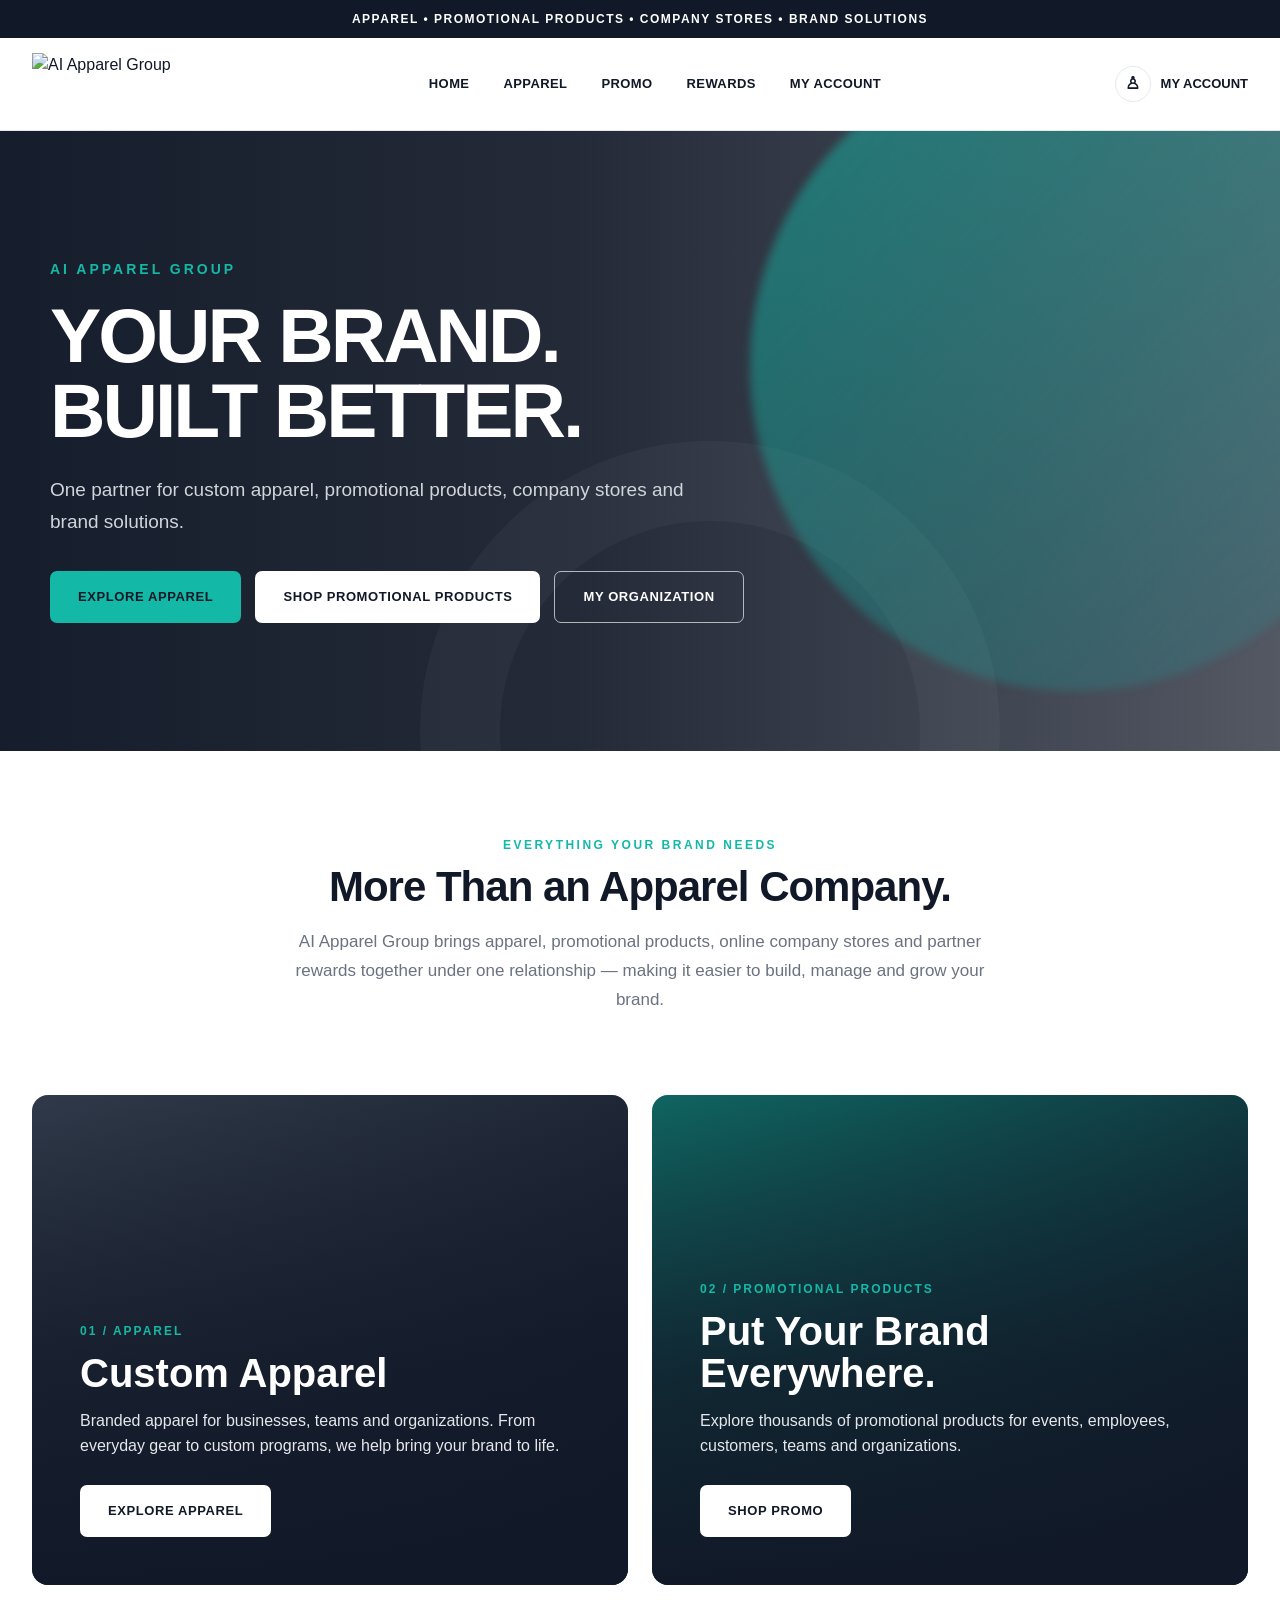
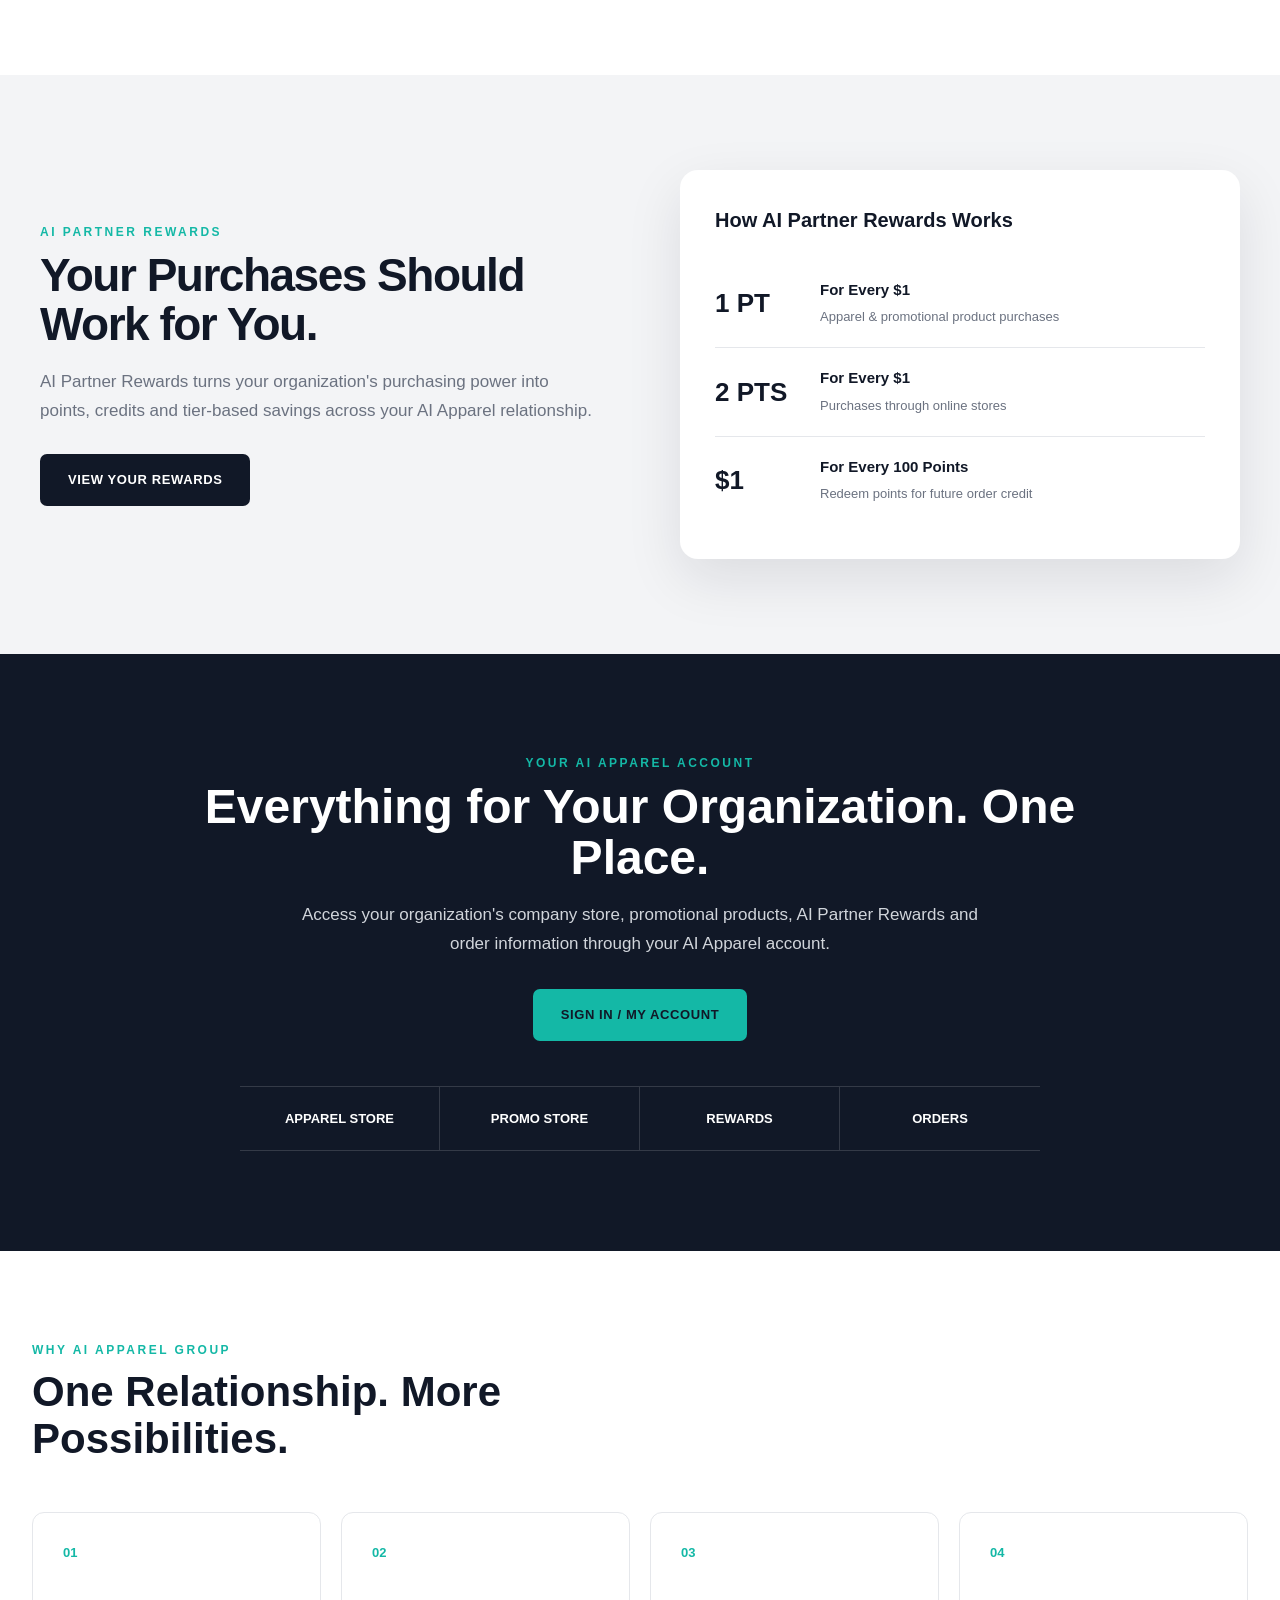
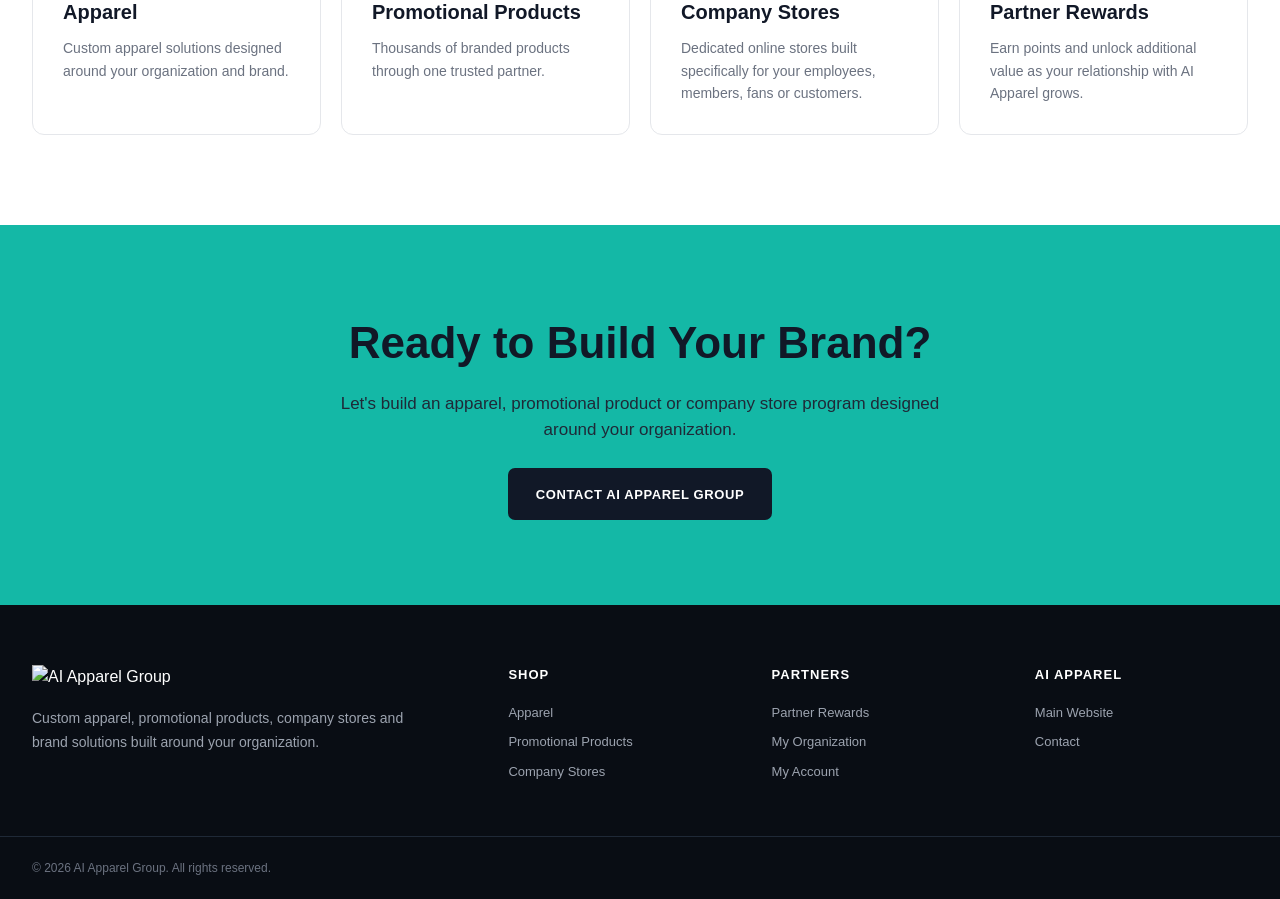
==== index.html @ 647374ab "Implement secure customer login modal Added a secure customer login modal with email verification fu" ====
<!DOCTYPE html>
<html lang="en">
<head>
  <meta charset="UTF-8">
  <meta name="viewport" content="width=device-width, initial-scale=1.0">

  <title>AI Apparel Group | Apparel, Promo & Brand Solutions</title>

  <meta
    name="description"
    content="AI Apparel Group provides custom apparel, promotional products, company stores and brand solutions for businesses, teams and organizations."
  >

  <style>
    /* =========================================================
       AI APPAREL GROUP
       HOMEPAGE - VERSION 1
       ========================================================= */

    * {
      margin: 0;
      padding: 0;
      box-sizing: border-box;
    }

    :root {
      --navy: #111827;
      --navy-light: #1f2937;
      --teal: #14b8a6;
      --cyan: #06b6d4;
      --light: #f3f4f6;
      --white: #ffffff;
      --text: #111827;
      --muted: #6b7280;
      --border: #e5e7eb;
      --max-width: 1400px;
    }

    html {
      scroll-behavior: smooth;
    }

    body {
      font-family:
        -apple-system,
        BlinkMacSystemFont,
        "Segoe UI",
        Roboto,
        Helvetica,
        Arial,
        sans-serif;

      color: var(--text);
      background: var(--white);
      line-height: 1.5;
    }

    a {
      color: inherit;
      text-decoration: none;
    }

    img {
      max-width: 100%;
    }


    /* =========================================================
       TOP BAR
       ========================================================= */

    .top-bar {
      background: var(--navy);
      color: var(--white);

      min-height: 38px;

      display: flex;
      align-items: center;
      justify-content: center;

      padding: 8px 20px;

      text-align: center;

      font-size: 12px;
      font-weight: 700;
      letter-spacing: 1.5px;
    }


    /* =========================================================
       HEADER
       ========================================================= */

    .site-header {
      position: sticky;
      top: 0;
      z-index: 1000;

      background: rgba(255, 255, 255, 0.97);
      border-bottom: 1px solid var(--border);
    }

    .header-inner {
      width: 100%;
      max-width: var(--max-width);
      height: 92px;

      margin: 0 auto;
      padding: 0 32px;

      display: grid;
      grid-template-columns: 250px 1fr 220px;
      align-items: center;
      gap: 20px;
    }


    /* LOGO */

    .brand-logo {
      display: flex;
      align-items: center;
      justify-content: flex-start;
    }

    .brand-logo img {
      display: block;
      width: auto;
      height: 62px;
      max-width: 225px;
      object-fit: contain;
    }


    /* NAVIGATION */

    .desktop-nav {
      display: flex;
      align-items: center;
      justify-content: center;
      gap: 34px;
    }

    .desktop-nav a {
      position: relative;

      padding: 35px 0;

      font-size: 13px;
      font-weight: 700;
      letter-spacing: 0.4px;
    }

    .desktop-nav a::after {
      content: "";

      position: absolute;
      left: 0;
      bottom: 26px;

      width: 0;
      height: 2px;

      background: var(--teal);

      transition: width 0.2s ease;
    }

    .desktop-nav a:hover::after {
      width: 100%;
    }


    /* ACCOUNT */

    .header-account {
      display: flex;
      align-items: center;
      justify-content: flex-end;
      gap: 10px;

      font-size: 13px;
      font-weight: 700;
    }

    .account-icon {
      width: 36px;
      height: 36px;

      border: 1px solid var(--border);
      border-radius: 50%;

      display: flex;
      align-items: center;
      justify-content: center;

      font-size: 17px;
    }

    .mobile-menu-button {
      display: none;

      background: none;
      border: 0;

      font-size: 27px;
      cursor: pointer;
    }


    /* =========================================================
       HERO
       ========================================================= */

    .hero {
      position: relative;

      min-height: 620px;

      display: flex;
      align-items: center;

      overflow: hidden;

      background:
        linear-gradient(
          90deg,
          rgba(17, 24, 39, 0.98) 0%,
          rgba(17, 24, 39, 0.92) 45%,
          rgba(17, 24, 39, 0.72) 100%
        );
    }

    /* Decorative graphic area.
       We can replace this with photography later. */

    .hero::after {
      content: "";

      position: absolute;

      width: 650px;
      height: 650px;

      right: -120px;
      top: -90px;

      border-radius: 50%;

      background:
        linear-gradient(
          135deg,
          rgba(20, 184, 166, 0.55),
          rgba(6, 182, 212, 0.08)
        );

      filter: blur(4px);
    }

    .hero::before {
      content: "";

      position: absolute;

      width: 420px;
      height: 420px;

      right: 280px;
      bottom: -270px;

      border-radius: 50%;

      border: 80px solid rgba(255, 255, 255, 0.035);
    }

    .hero-inner {
      position: relative;
      z-index: 2;

      width: 100%;
      max-width: var(--max-width);

      margin: 0 auto;
      padding: 90px 50px;
    }

    .hero-content {
      max-width: 790px;
    }

    .hero-eyebrow {
      margin-bottom: 18px;

      color: var(--teal);

      font-size: 14px;
      font-weight: 800;
      letter-spacing: 3px;
    }

    .hero h1 {
      color: var(--white);

      max-width: 800px;

      font-size: clamp(54px, 6vw, 88px);
      font-weight: 800;
      line-height: 0.98;
      letter-spacing: -3px;
    }

    .hero-description {
      max-width: 650px;

      margin-top: 26px;

      color: #d1d5db;

      font-size: 19px;
      line-height: 1.65;
    }

    .hero-buttons {
      display: flex;
      flex-wrap: wrap;
      gap: 14px;

      margin-top: 34px;
    }


    /* =========================================================
       BUTTONS
       ========================================================= */

    .button {
      min-height: 52px;

      padding: 0 28px;

      display: inline-flex;
      align-items: center;
      justify-content: center;

      border-radius: 7px;

      font-size: 13px;
      font-weight: 800;
      letter-spacing: 0.6px;

      transition:
        transform 0.2s ease,
        background 0.2s ease,
        color 0.2s ease;
    }

    .button:hover {
      transform: translateY(-2px);
    }

    .button-teal {
      background: var(--teal);
      color: var(--navy);
    }

    .button-white {
      background: var(--white);
      color: var(--navy);
    }

    .button-outline {
      border: 1px solid rgba(255, 255, 255, 0.65);
      color: var(--white);
    }

    .button-dark {
      background: var(--navy);
      color: var(--white);
    }


    /* =========================================================
       INTRO
       ========================================================= */

    .intro {
      max-width: 900px;

      margin: 0 auto;
      padding: 85px 30px 60px;

      text-align: center;
    }

    .section-label {
      margin-bottom: 10px;

      color: var(--teal);

      font-size: 12px;
      font-weight: 800;
      letter-spacing: 2.5px;
      text-transform: uppercase;
    }

    .intro h2 {
      font-size: 42px;
      line-height: 1.1;
      letter-spacing: -1px;
    }

    .intro p {
      max-width: 720px;

      margin: 18px auto 0;

      color: var(--muted);

      font-size: 17px;
      line-height: 1.7;
    }


    /* =========================================================
       APPAREL / PROMO
       ========================================================= */

    .solutions {
      width: 100%;
      max-width: var(--max-width);

      margin: 0 auto;
      padding: 20px 32px 90px;

      display: grid;
      grid-template-columns: 1fr 1fr;
      gap: 24px;
    }

    .solution-card {
      position: relative;

      min-height: 490px;

      padding: 48px;

      display: flex;
      flex-direction: column;
      justify-content: flex-end;

      border-radius: 16px;
      overflow: hidden;

      color: var(--white);
    }

    .solution-card::before {
      content: "";

      position: absolute;
      inset: 0;

      background:
        linear-gradient(
          0deg,
          rgba(17, 24, 39, 0.98) 0%,
          rgba(17, 24, 39, 0.75) 45%,
          rgba(17, 24, 39, 0.18) 100%
        );
    }

    .apparel-card {
      background:
        linear-gradient(135deg, #374151, #111827);
    }

    .promo-card {
      background:
        linear-gradient(135deg, #0f766e, #111827);
    }

    .solution-content {
      position: relative;
      z-index: 2;

      max-width: 520px;
    }

    .solution-number {
      margin-bottom: 12px;

      color: var(--teal);

      font-size: 12px;
      font-weight: 800;
      letter-spacing: 2px;
    }

    .solution-card h3 {
      margin-bottom: 14px;

      font-size: 40px;
      line-height: 1.05;
    }

    .solution-card p {
      margin-bottom: 26px;

      color: #e5e7eb;

      font-size: 16px;
      line-height: 1.6;
    }


    /* =========================================================
       REWARDS
       ========================================================= */

    .rewards-section {
      background: var(--light);

      padding: 95px 30px;
    }

    .rewards-inner {
      max-width: 1200px;

      margin: 0 auto;

      display: grid;
      grid-template-columns: 1fr 1fr;
      gap: 80px;
      align-items: center;
    }

    .rewards-copy h2 {
      margin-bottom: 20px;

      font-size: 46px;
      line-height: 1.05;
      letter-spacing: -1.5px;
    }

    .rewards-copy > p {
      margin-bottom: 28px;

      color: var(--muted);

      font-size: 17px;
      line-height: 1.7;
    }


    /* REWARDS EXPLAINER CARD */

    .rewards-card {
      padding: 35px;

      background: var(--white);

      border-radius: 18px;

      box-shadow:
        0 20px 55px rgba(17, 24, 39, 0.10);
    }

    .rewards-card-title {
      margin-bottom: 25px;

      font-size: 20px;
      font-weight: 800;
    }

    .reward-stat {
      display: grid;
      grid-template-columns: 85px 1fr;
      align-items: center;
      gap: 20px;

      padding: 19px 0;

      border-bottom: 1px solid var(--border);
    }

    .reward-stat:last-child {
      border-bottom: 0;
    }

    .reward-stat-number {
      color: var(--navy);

      font-size: 26px;
      font-weight: 800;
    }

    .reward-stat-text strong {
      display: block;

      margin-bottom: 3px;

      font-size: 15px;
    }

    .reward-stat-text span {
      color: var(--muted);

      font-size: 13px;
    }


    /* =========================================================
       COMPANY STORE / ACCOUNT
       ========================================================= */

    .organization-section {
      position: relative;

      padding: 100px 30px;

      overflow: hidden;

      background: var(--navy);
      color: var(--white);
    }

    .organization-inner {
      position: relative;
      z-index: 2;

      max-width: 900px;

      margin: 0 auto;

      text-align: center;
    }

    .organization-section .section-label {
      color: var(--teal);
    }

    .organization-inner h2 {
      margin-bottom: 18px;

      font-size: 48px;
      line-height: 1.05;
    }

    .organization-inner p {
      max-width: 700px;

      margin: 0 auto 30px;

      color: #d1d5db;

      font-size: 17px;
      line-height: 1.7;
    }

    .organization-features {
      max-width: 800px;

      margin: 45px auto 0;

      display: grid;
      grid-template-columns: repeat(4, 1fr);

      border-top: 1px solid rgba(255, 255, 255, 0.15);
      border-bottom: 1px solid rgba(255, 255, 255, 0.15);
    }

    .organization-feature {
      padding: 22px 10px;

      border-right: 1px solid rgba(255, 255, 255, 0.15);

      font-size: 13px;
      font-weight: 700;
    }

    .organization-feature:last-child {
      border-right: 0;
    }


    /* =========================================================
       WHY AI
       ========================================================= */

    .why-section {
      max-width: var(--max-width);

      margin: 0 auto;
      padding: 90px 32px;
    }

    .why-header {
      max-width: 700px;

      margin-bottom: 50px;
    }

    .why-header h2 {
      font-size: 42px;
      line-height: 1.1;
    }

    .why-grid {
      display: grid;
      grid-template-columns: repeat(4, 1fr);
      gap: 20px;
    }

    .why-card {
      min-height: 220px;

      padding: 30px;

      border: 1px solid var(--border);
      border-radius: 12px;
    }

    .why-number {
      margin-bottom: 35px;

      color: var(--teal);

      font-size: 13px;
      font-weight: 800;
    }

    .why-card h3 {
      margin-bottom: 10px;

      font-size: 20px;
    }

    .why-card p {
      color: var(--muted);

      font-size: 14px;
      line-height: 1.6;
    }


    /* =========================================================
       CTA
       ========================================================= */

    .cta {
      padding: 85px 30px;

      background: var(--teal);
    }

    .cta-inner {
      max-width: 1000px;

      margin: 0 auto;

      text-align: center;
    }

    .cta h2 {
      margin-bottom: 15px;

      color: var(--navy);

      font-size: 44px;
    }

    .cta p {
      max-width: 650px;

      margin: 0 auto 26px;

      color: var(--navy-light);

      font-size: 17px;
    }


    /* =========================================================
       FOOTER
       ========================================================= */

    .footer {
      background: #090d14;
      color: var(--white);
    }

    .footer-main {
      max-width: var(--max-width);

      margin: 0 auto;
      padding: 60px 32px 45px;

      display: grid;
      grid-template-columns: 2fr 1fr 1fr 1fr;
      gap: 50px;
    }

    .footer-logo {
      width: auto;
      height: 65px;
      max-width: 220px;

      object-fit: contain;

      margin-bottom: 18px;
    }

    .footer-about p {
      max-width: 390px;

      color: #9ca3af;

      font-size: 14px;
      line-height: 1.7;
    }

    .footer-column h4 {
      margin-bottom: 18px;

      font-size: 13px;
      letter-spacing: 1px;
    }

    .footer-column a {
      display: block;

      margin-bottom: 10px;

      color: #9ca3af;

      font-size: 13px;
    }

    .footer-column a:hover {
      color: var(--white);
    }

    .footer-bottom {
      max-width: var(--max-width);

      margin: 0 auto;
      padding: 22px 32px;

      border-top: 1px solid #1f2937;

      color: #6b7280;

      font-size: 12px;
    }


    /* =========================================================
       TABLET
       ========================================================= */

    @media (max-width: 1050px) {

      .header-inner {
        grid-template-columns: 220px 1fr;
      }

      .desktop-nav {
        display: none;
      }

      .header-account {
        justify-self: end;
      }

      .mobile-menu-button {
        display: block;
      }

      .solutions {
        grid-template-columns: 1fr;
      }

      .rewards-inner {
        grid-template-columns: 1fr;
        gap: 45px;
      }

      .why-grid {
        grid-template-columns: repeat(2, 1fr);
      }

      .footer-main {
        grid-template-columns: 2fr 1fr 1fr;
      }
    }


    /* =========================================================
       MOBILE
       ========================================================= */

    @media (max-width: 700px) {

      .top-bar {
        min-height: 34px;

        font-size: 9px;
        letter-spacing: 0.8px;
      }

      .header-inner {
        height: 76px;

        padding: 0 18px;

        grid-template-columns: 1fr auto;
      }

      .brand-logo img {
        height: 50px;
        max-width: 185px;
      }

      .account-text {
        display: none;
      }

      .hero {
        min-height: 570px;
      }

      .hero-inner {
        padding: 70px 23px;
      }

      .hero h1 {
        font-size: 52px;
        letter-spacing: -2px;
      }

      .hero-description {
        font-size: 16px;
      }

      .hero-buttons {
        flex-direction: column;
        align-items: stretch;
      }

      .button {
        width: 100%;
      }

      .intro {
        padding: 65px 22px 40px;
      }

      .intro h2 {
        font-size: 34px;
      }

      .solutions {
        padding: 15px 18px 65px;
      }

      .solution-card {
        min-height: 410px;
        padding: 30px 25px;
      }

      .solution-card h3 {
        font-size: 34px;
      }

      .rewards-section {
        padding: 65px 20px;
      }

      .rewards-copy h2 {
        font-size: 38px;
      }

      .reward-stat {
        grid-template-columns: 70px 1fr;
      }

      .organization-section {
        padding: 70px 22px;
      }

      .organization-inner h2 {
        font-size: 38px;
      }

      .organization-features {
        grid-template-columns: repeat(2, 1fr);
      }

      .organization-feature:nth-child(2) {
        border-right: 0;
      }

      .organization-feature:nth-child(-n+2) {
        border-bottom: 1px solid rgba(255,255,255,0.15);
      }

      .why-section {
        padding: 65px 18px;
      }

      .why-header h2 {
        font-size: 34px;
      }

      .why-grid {
        grid-template-columns: 1fr;
      }

      .cta {
        padding: 65px 22px;
      }

      .cta h2 {
        font-size: 36px;
      }

      .footer-main {
        padding: 50px 22px;

        grid-template-columns: 1fr;
      }

      .footer-bottom {
        padding: 20px 22px;
      }
    }


    /* =========================================================
       SECURE CUSTOMER LOGIN
       ========================================================= */
    .login-modal {
      position: fixed;
      inset: 0;
      z-index: 5000;
      display: none;
      align-items: center;
      justify-content: center;
      padding: 24px;
      background: rgba(9, 13, 20, 0.78);
      backdrop-filter: blur(6px);
    }
    .login-modal.show { display: flex; }
    .login-card {
      width: min(100%, 470px);
      position: relative;
      padding: 38px;
      background: var(--white);
      border-radius: 18px;
      box-shadow: 0 30px 90px rgba(0,0,0,.28);
    }
    .login-close {
      position: absolute;
      top: 15px;
      right: 17px;
      border: 0;
      background: transparent;
      color: var(--muted);
      font-size: 25px;
      cursor: pointer;
    }
    .login-kicker {
      margin-bottom: 8px;
      color: var(--teal);
      font-size: 11px;
      font-weight: 800;
      letter-spacing: 2px;
    }
    .login-card h2 {
      margin-bottom: 10px;
      color: var(--navy);
      font-size: 30px;
      line-height: 1.1;
    }
    .login-card p {
      margin-bottom: 22px;
      color: var(--muted);
      font-size: 14px;
      line-height: 1.6;
    }
    .login-field {
      width: 100%;
      height: 52px;
      margin-bottom: 12px;
      padding: 0 15px;
      border: 1px solid var(--border);
      border-radius: 8px;
      outline: none;
      font-size: 16px;
    }
    .login-field:focus { border-color: var(--teal); }
    .login-action {
      width: 100%;
      min-height: 52px;
      border: 0;
      border-radius: 8px;
      background: var(--navy);
      color: var(--white);
      font-size: 13px;
      font-weight: 800;
      letter-spacing: .5px;
      cursor: pointer;
    }
    .login-action:disabled { opacity: .6; cursor: wait; }
    .login-secondary {
      width: 100%;
      margin-top: 13px;
      border: 0;
      background: transparent;
      color: var(--muted);
      font-size: 12px;
      font-weight: 700;
      cursor: pointer;
    }
    .login-message {
      min-height: 20px;
      margin-top: 14px;
      color: #b42318;
      font-size: 13px;
      font-weight: 700;
    }
    .login-code-note {
      margin: -3px 0 13px;
      color: var(--muted);
      font-size: 12px;
    }

  </style>
  <script src="https://cdn.jsdelivr.net/npm/@supabase/supabase-js@2"></script>
</head>


<body>


  <!-- =======================================================
       TOP BAR
       ======================================================= -->

  <div class="top-bar">
    APPAREL • PROMOTIONAL PRODUCTS • COMPANY STORES • BRAND SOLUTIONS
  </div>


  <!-- =======================================================
       HEADER
       ======================================================= -->

  <header class="site-header">

    <div class="header-inner">


      <!-- OFFICIAL AI APPAREL GROUP LOGO -->

      <a
        href="./"
        class="brand-logo"
        aria-label="AI Apparel Group Home"
      >

        <img
          src="https://cdn.shopify.com/s/files/1/0633/8556/7419/files/ai-nal.png?v=1723312110"
          alt="AI Apparel Group"
        >

      </a>


      <!-- DESKTOP NAVIGATION -->

      <nav class="desktop-nav">

        <a href="./">
          HOME
        </a>

        <a href="#apparel">
          APPAREL
        </a>

        <a
          href="https://promo.aiapparelgroup.com/"
          target="_blank"
          rel="noopener"
        >
          PROMO
        </a>

        <a href="#rewards">
          REWARDS
        </a>

        <a href="./organization.html" class="account-login-link">
          MY ACCOUNT
        </a>

      </nav>


      <!-- ACCOUNT -->

      <div class="header-account">

        <a
          href="./organization.html"
          class="header-account account-login-link"
        >

          <div class="account-icon">
            ♙
          </div>

          <span class="account-text">
            MY ACCOUNT
          </span>

        </a>

        <button
          class="mobile-menu-button"
          aria-label="Open menu"
        >
          ☰
        </button>

      </div>

    </div>

  </header>


  <!-- =======================================================
       HERO
       ======================================================= -->

  <main>

    <section class="hero">

      <div class="hero-inner">

        <div class="hero-content">

          <div class="hero-eyebrow">
            AI APPAREL GROUP
          </div>

          <h1>
            YOUR BRAND.<br>
            BUILT BETTER.
          </h1>

          <p class="hero-description">
            One partner for custom apparel, promotional products,
            company stores and brand solutions.
          </p>

          <div class="hero-buttons">

            <a
              href="#apparel"
              class="button button-teal"
            >
              EXPLORE APPAREL
            </a>

            <a
              href="https://promo.aiapparelgroup.com/"
              target="_blank"
              rel="noopener"
              class="button button-white"
            >
              SHOP PROMOTIONAL PRODUCTS
            </a>

            <a
              href="./organization.html"
              class="button button-outline account-login-link"
            >
              MY ORGANIZATION
            </a>

          </div>

        </div>

      </div>

    </section>


    <!-- =====================================================
         INTRODUCTION
         ===================================================== -->

    <section class="intro">

      <div class="section-label">
        EVERYTHING YOUR BRAND NEEDS
      </div>

      <h2>
        More Than an Apparel Company.
      </h2>

      <p>
        AI Apparel Group brings apparel, promotional products,
        online company stores and partner rewards together under
        one relationship — making it easier to build, manage and
        grow your brand.
      </p>

    </section>


    <!-- =====================================================
         APPAREL + PROMOTIONAL PRODUCTS
         ===================================================== -->

    <section
      class="solutions"
      id="apparel"
    >


      <!-- APPAREL -->

      <article class="solution-card apparel-card">

        <div class="solution-content">

          <div class="solution-number">
            01 / APPAREL
          </div>

          <h3>
            Custom Apparel
          </h3>

          <p>
            Branded apparel for businesses, teams and organizations.
            From everyday gear to custom programs, we help bring your
            brand to life.
          </p>

          <div>

            <a
              href="#"
              class="button button-white"
            >
              EXPLORE APPAREL
            </a>

          </div>

        </div>

      </article>


      <!-- PROMOTIONAL PRODUCTS -->

      <article class="solution-card promo-card">

        <div class="solution-content">

          <div class="solution-number">
            02 / PROMOTIONAL PRODUCTS
          </div>

          <h3>
            Put Your Brand Everywhere.
          </h3>

          <p>
            Explore thousands of promotional products for events,
            employees, customers, teams and organizations.
          </p>

          <div>

            <a
              href="https://promo.aiapparelgroup.com/"
              target="_blank"
              rel="noopener"
              class="button button-white"
            >
              SHOP PROMO
            </a>

          </div>

        </div>

      </article>

    </section>


    <!-- =====================================================
         PARTNER REWARDS
         ===================================================== -->

    <section
      class="rewards-section"
      id="rewards"
    >

      <div class="rewards-inner">


        <!-- LEFT -->

        <div class="rewards-copy">

          <div class="section-label">
            AI PARTNER REWARDS
          </div>

          <h2>
            Your Purchases Should Work for You.
          </h2>

          <p>
            AI Partner Rewards turns your organization's purchasing
            power into points, credits and tier-based savings across
            your AI Apparel relationship.
          </p>

          <a
            href="./organization.html"
            class="button button-dark account-login-link"
          >
            VIEW YOUR REWARDS
          </a>

        </div>


        <!-- RIGHT -->

        <div class="rewards-card">

          <div class="rewards-card-title">
            How AI Partner Rewards Works
          </div>


          <div class="reward-stat">

            <div class="reward-stat-number">
              1 PT
            </div>

            <div class="reward-stat-text">

              <strong>
                For Every $1
              </strong>

              <span>
                Apparel & promotional product purchases
              </span>

            </div>

          </div>


          <div class="reward-stat">

            <div class="reward-stat-number">
              2 PTS
            </div>

            <div class="reward-stat-text">

              <strong>
                For Every $1
              </strong>

              <span>
                Purchases through online stores
              </span>

            </div>

          </div>


          <div class="reward-stat">

            <div class="reward-stat-number">
              $1
            </div>

            <div class="reward-stat-text">

              <strong>
                For Every 100 Points
              </strong>

              <span>
                Redeem points for future order credit
              </span>

            </div>

          </div>

        </div>

      </div>

    </section>


    <!-- =====================================================
         ORGANIZATION ACCOUNT
         ===================================================== -->

    <section
      class="organization-section"
      id="account"
    >

      <div class="organization-inner">

        <div class="section-label">
          YOUR AI APPAREL ACCOUNT
        </div>

        <h2>
          Everything for Your Organization.
          One Place.
        </h2>

        <p>
          Access your organization's company store, promotional
          products, AI Partner Rewards and order information through
          your AI Apparel account.
        </p>

        <a
          href="./organization.html"
          class="button button-teal account-login-link"
        >
          SIGN IN / MY ACCOUNT
        </a>


        <div class="organization-features">

          <div class="organization-feature">
            APPAREL STORE
          </div>

          <div class="organization-feature">
            PROMO STORE
          </div>

          <div class="organization-feature">
            REWARDS
          </div>

          <div class="organization-feature">
            ORDERS
          </div>

        </div>

      </div>

    </section>


    <!-- =====================================================
         WHY AI APPAREL
         ===================================================== -->

    <section class="why-section">

      <div class="why-header">

        <div class="section-label">
          WHY AI APPAREL GROUP
        </div>

        <h2>
          One Relationship.
          More Possibilities.
        </h2>

      </div>


      <div class="why-grid">


        <div class="why-card">

          <div class="why-number">
            01
          </div>

          <h3>
            Apparel
          </h3>

          <p>
            Custom apparel solutions designed around your
            organization and brand.
          </p>

        </div>


        <div class="why-card">

          <div class="why-number">
            02
          </div>

          <h3>
            Promotional Products
          </h3>

          <p>
            Thousands of branded products through one
            trusted partner.
          </p>

        </div>


        <div class="why-card">

          <div class="why-number">
            03
          </div>

          <h3>
            Company Stores
          </h3>

          <p>
            Dedicated online stores built specifically for
            your employees, members, fans or customers.
          </p>

        </div>


        <div class="why-card">

          <div class="why-number">
            04
          </div>

          <h3>
            Partner Rewards
          </h3>

          <p>
            Earn points and unlock additional value as your
            relationship with AI Apparel grows.
          </p>

        </div>


      </div>

    </section>


    <!-- =====================================================
         CALL TO ACTION
         ===================================================== -->

    <section class="cta">

      <div class="cta-inner">

        <h2>
          Ready to Build Your Brand?
        </h2>

        <p>
          Let's build an apparel, promotional product or
          company store program designed around your organization.
        </p>

        <a
          href="https://www.aiapparelgroup.com/pages/contact"
          class="button button-dark"
        >
          CONTACT AI APPAREL GROUP
        </a>

      </div>

    </section>

  </main>


  <!-- =======================================================
       FOOTER
       ======================================================= -->

  <footer class="footer">

    <div class="footer-main">


      <!-- ABOUT -->

      <div class="footer-about">

        <img
          class="footer-logo"
          src="https://cdn.shopify.com/s/files/1/0633/8556/7419/files/ai-nal.png?v=1723312110"
          alt="AI Apparel Group"
        >

        <p>
          Custom apparel, promotional products, company stores
          and brand solutions built around your organization.
        </p>

      </div>


      <!-- SHOP -->

      <div class="footer-column">

        <h4>
          SHOP
        </h4>

        <a href="#apparel">
          Apparel
        </a>

        <a
          href="https://promo.aiapparelgroup.com/"
          target="_blank"
          rel="noopener"
        >
          Promotional Products
        </a>

        <a href="#account">
          Company Stores
        </a>

      </div>


      <!-- PARTNERS -->

      <div class="footer-column">

        <h4>
          PARTNERS
        </h4>

        <a href="#rewards">
          Partner Rewards
        </a>

        <a href="#account">
          My Organization
        </a>

        <a href="#account">
          My Account
        </a>

      </div>


      <!-- COMPANY -->

      <div class="footer-column">

        <h4>
          AI APPAREL
        </h4>

        <a
          href="https://www.aiapparelgroup.com/"
        >
          Main Website
        </a>

        <a
          href="https://www.aiapparelgroup.com/pages/contact"
        >
          Contact
        </a>

      </div>

    </div>


    <div class="footer-bottom">

      © <span id="currentYear"></span>
      AI Apparel Group. All rights reserved.

    </div>

  </footer>



  <div class="login-modal" id="customerLoginModal" aria-hidden="true">
    <div class="login-card" role="dialog" aria-modal="true" aria-labelledby="customerLoginTitle">
      <button class="login-close" id="customerLoginClose" type="button" aria-label="Close">×</button>
      <div class="login-kicker">AI APPAREL GROUP</div>
      <h2 id="customerLoginTitle">My Organization</h2>
      <p id="customerLoginIntro">Sign in with the email address assigned to your organization.</p>

      <div id="customerEmailStep">
        <input class="login-field" id="customerLoginEmail" type="email" autocomplete="email" placeholder="Email address">
        <button class="login-action" id="customerSendCode" type="button">SEND SECURE SIGN-IN CODE</button>
      </div>

      <div id="customerCodeStep" style="display:none;">
        <input class="login-field" id="customerLoginCode" type="text" inputmode="numeric" autocomplete="one-time-code" maxlength="8" pattern="[0-9]{8}" placeholder="00000000">
        <div class="login-code-note">Enter the newest 8-digit code sent to your email.</div>
        <button class="login-action" id="customerVerifyCode" type="button">SIGN IN</button>
        <button class="login-secondary" id="customerDifferentEmail" type="button">USE A DIFFERENT EMAIL</button>
      </div>

      <div class="login-message" id="customerLoginMessage" aria-live="polite"></div>
    </div>
  </div>


  <!-- =======================================================
       JAVASCRIPT
       ======================================================= -->

  <script>

    /*
     * Automatically update copyright year.
     */

    document.getElementById("currentYear").textContent =
      new Date().getFullYear();


    /*
     * Secure customer account login.
     * Supabase identifies the signed-in user; organization.html
     * authorizes membership and loads the correct organization.
     */
    const SUPABASE_URL = "https://qpavspvpdebtbbffdcmo.supabase.co";
    const SUPABASE_PUBLISHABLE_KEY = "sb_publishable_NoP_3R4R1WeoM7tivVJPAA_i4flKD1b";
    const supabaseClient = window.supabase.createClient(
      SUPABASE_URL,
      SUPABASE_PUBLISHABLE_KEY
    );

    const loginModal = document.getElementById("customerLoginModal");
    const emailStep = document.getElementById("customerEmailStep");
    const codeStep = document.getElementById("customerCodeStep");
    const loginEmail = document.getElementById("customerLoginEmail");
    const loginCode = document.getElementById("customerLoginCode");
    const sendCodeButton = document.getElementById("customerSendCode");
    const verifyCodeButton = document.getElementById("customerVerifyCode");
    const differentEmailButton = document.getElementById("customerDifferentEmail");
    const loginMessage = document.getElementById("customerLoginMessage");
    let pendingLoginEmail = "";

    function showLogin() {
      loginMessage.textContent = "";
      loginModal.classList.add("show");
      loginModal.setAttribute("aria-hidden", "false");
      setTimeout(() => loginEmail.focus(), 50);
    }

    function hideLogin() {
      loginModal.classList.remove("show");
      loginModal.setAttribute("aria-hidden", "true");
    }

    async function goToOrganizationIfSignedIn() {
      const { data } = await supabaseClient.auth.getSession();
      if (data && data.session && data.session.access_token) {
        window.location.assign("./organization.html");
        return true;
      }
      return false;
    }

    document.querySelectorAll(".account-login-link").forEach(link => {
      link.addEventListener("click", async event => {
        event.preventDefault();
        const signedIn = await goToOrganizationIfSignedIn();
        if (!signedIn) showLogin();
      });
    });

    document.getElementById("customerLoginClose").addEventListener("click", hideLogin);
    loginModal.addEventListener("click", event => {
      if (event.target === loginModal) hideLogin();
    });

    sendCodeButton.addEventListener("click", async () => {
      const email = loginEmail.value.trim().toLowerCase();
      loginMessage.textContent = "";
      if (!email || !email.includes("@")) {
        loginMessage.textContent = "Enter a valid email address.";
        return;
      }

      sendCodeButton.disabled = true;
      sendCodeButton.textContent = "SENDING CODE...";

      const { error } = await supabaseClient.auth.signInWithOtp({
        email,
        options: { shouldCreateUser: false }
      });

      sendCodeButton.disabled = false;
      sendCodeButton.textContent = "SEND SECURE SIGN-IN CODE";

      if (error) {
        if ((error.message || "").toLowerCase().includes("security purposes")) {
          loginMessage.textContent = "Please wait about one minute before requesting another code.";
        } else {
          loginMessage.textContent = error.message || "We could not send a sign-in code.";
        }
        return;
      }

      pendingLoginEmail = email;
      emailStep.style.display = "none";
      codeStep.style.display = "block";
      loginMessage.style.color = "#0f766e";
      loginMessage.textContent = "Code sent. Check your email and enter the newest code.";
      loginCode.focus();
    });

    verifyCodeButton.addEventListener("click", async () => {
      const token = loginCode.value.replace(/\D/g, "");
      loginMessage.style.color = "#b42318";
      loginMessage.textContent = "";

      if (!pendingLoginEmail) {
        loginMessage.textContent = "Enter your email address again.";
        emailStep.style.display = "block";
        codeStep.style.display = "none";
        return;
      }
      if (token.length !== 8) {
        loginMessage.textContent = "Enter the complete 8-digit sign-in code.";
        return;
      }

      verifyCodeButton.disabled = true;
      verifyCodeButton.textContent = "SIGNING IN...";

      const { data, error } = await supabaseClient.auth.verifyOtp({
        email: pendingLoginEmail,
        token,
        type: "email"
      });

      if (error || !data || !data.session) {
        verifyCodeButton.disabled = false;
        verifyCodeButton.textContent = "SIGN IN";
        const msg = (error && error.message ? error.message : "").toLowerCase();
        if (msg.includes("expired") || msg.includes("invalid")) {
          loginMessage.textContent = "That code is expired or invalid. Use the newest code, or request a new one.";
        } else {
          loginMessage.textContent = (error && error.message) || "We could not sign you in.";
        }
        return;
      }

      window.location.assign("./organization.html");
    });

    differentEmailButton.addEventListener("click", () => {
      pendingLoginEmail = "";
      loginCode.value = "";
      loginMessage.textContent = "";
      loginMessage.style.color = "#b42318";
      codeStep.style.display = "none";
      emailStep.style.display = "block";
      loginEmail.focus();
    });

    loginCode.addEventListener("keydown", event => {
      if (event.key === "Enter") verifyCodeButton.click();
    });
    loginEmail.addEventListener("keydown", event => {
      if (event.key === "Enter") sendCodeButton.click();
    });

  </script>


</body>
</html>
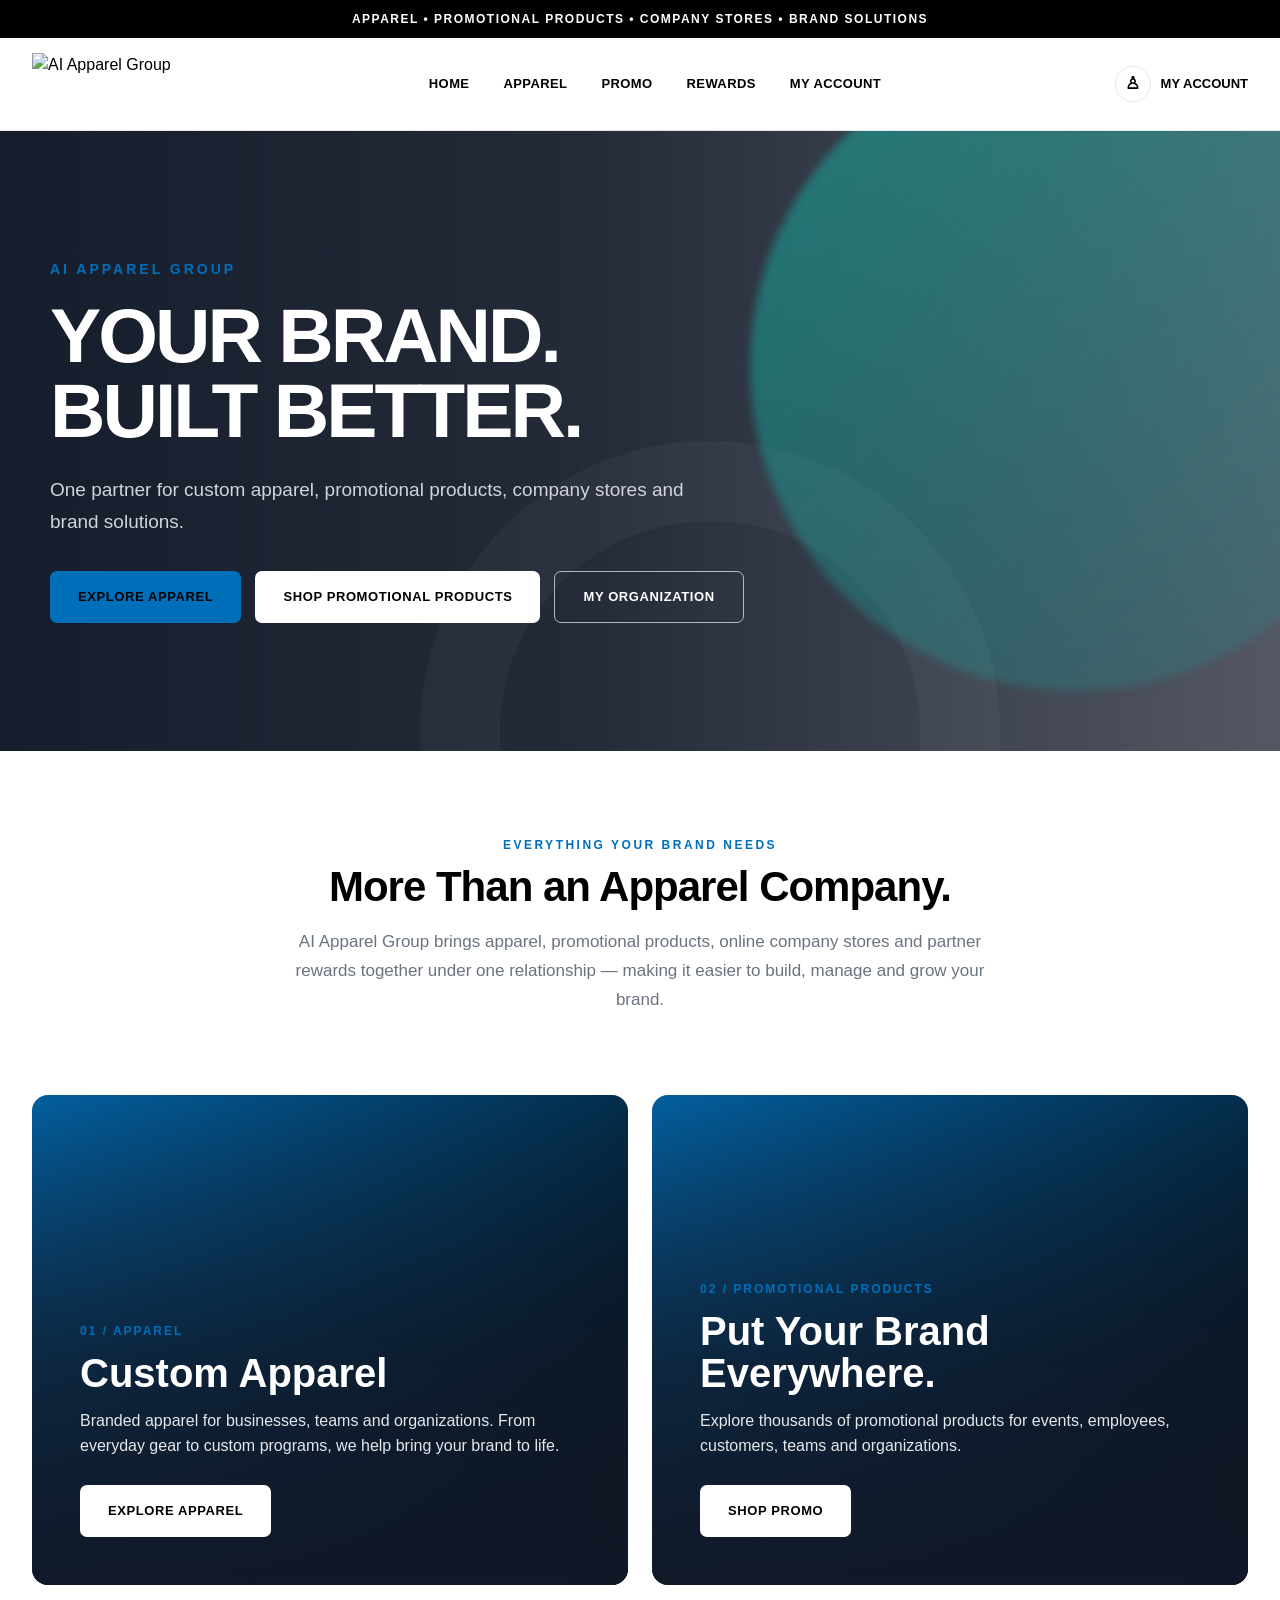
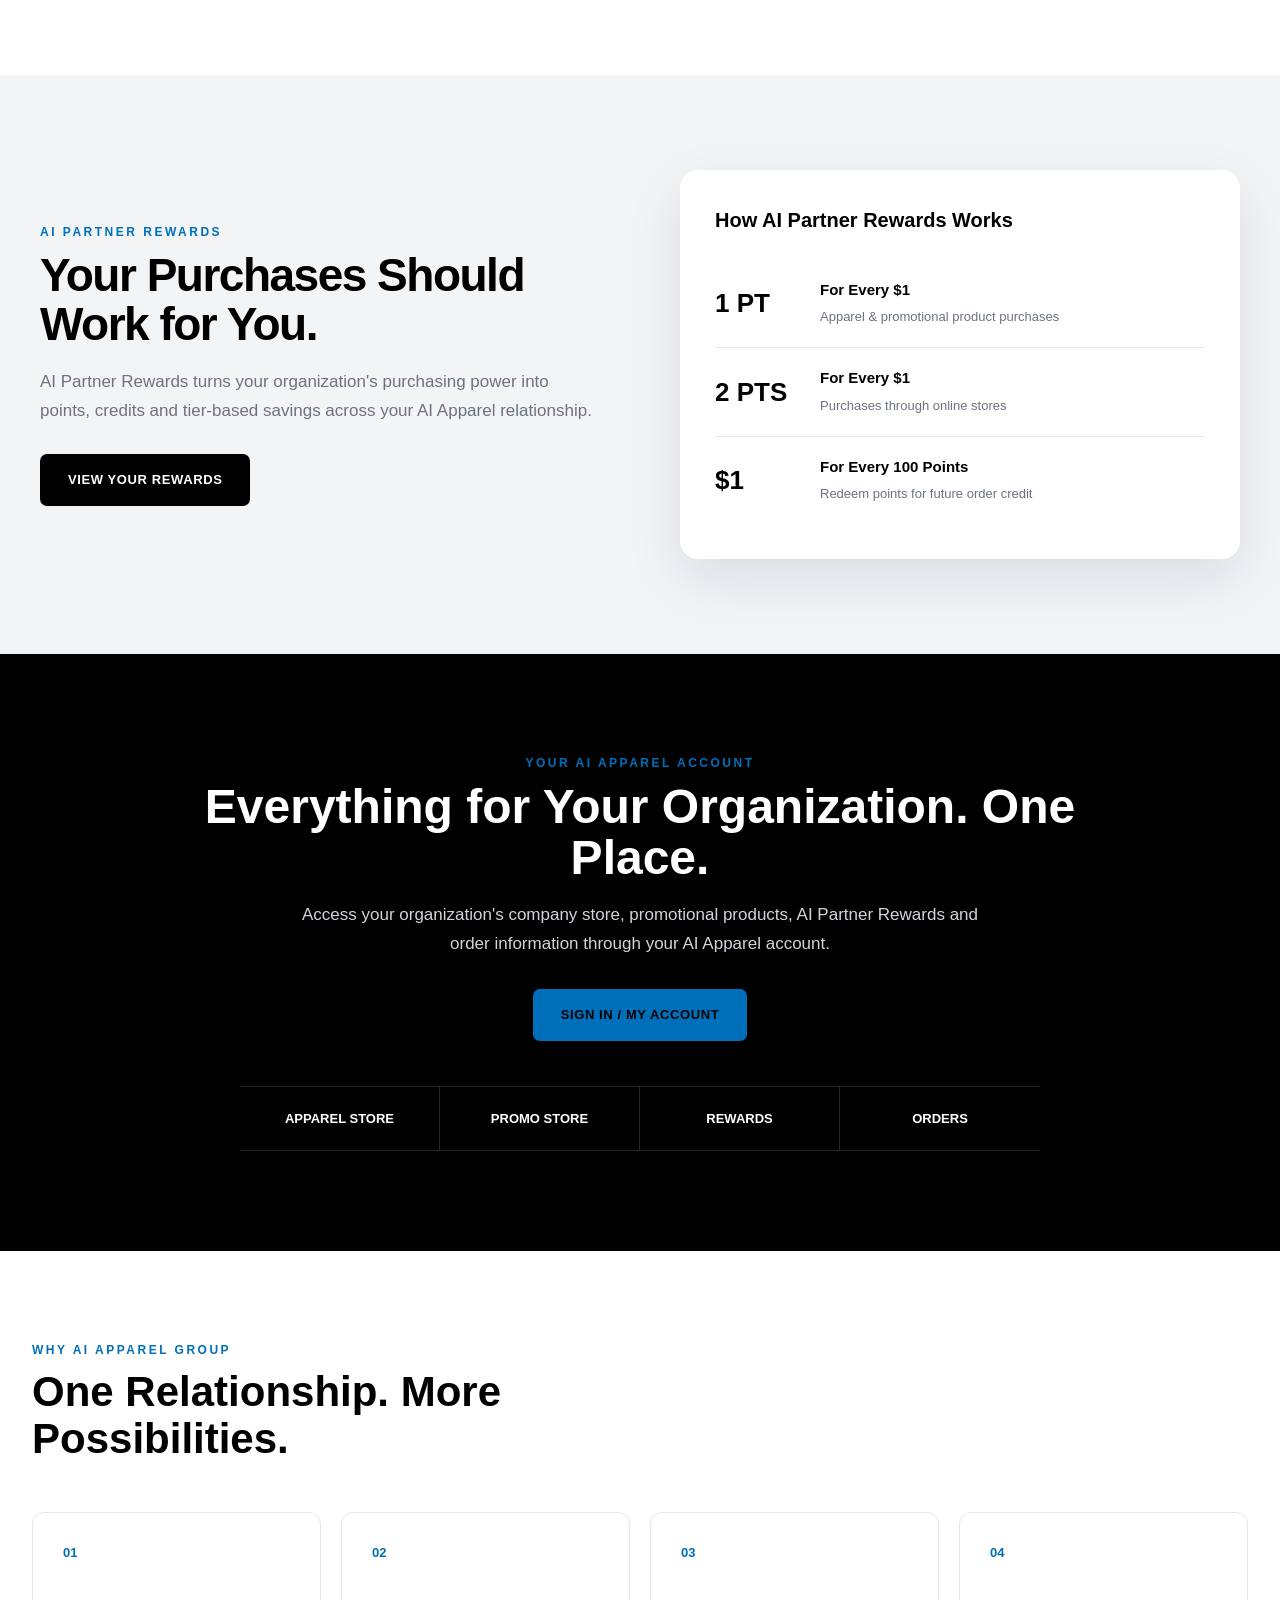
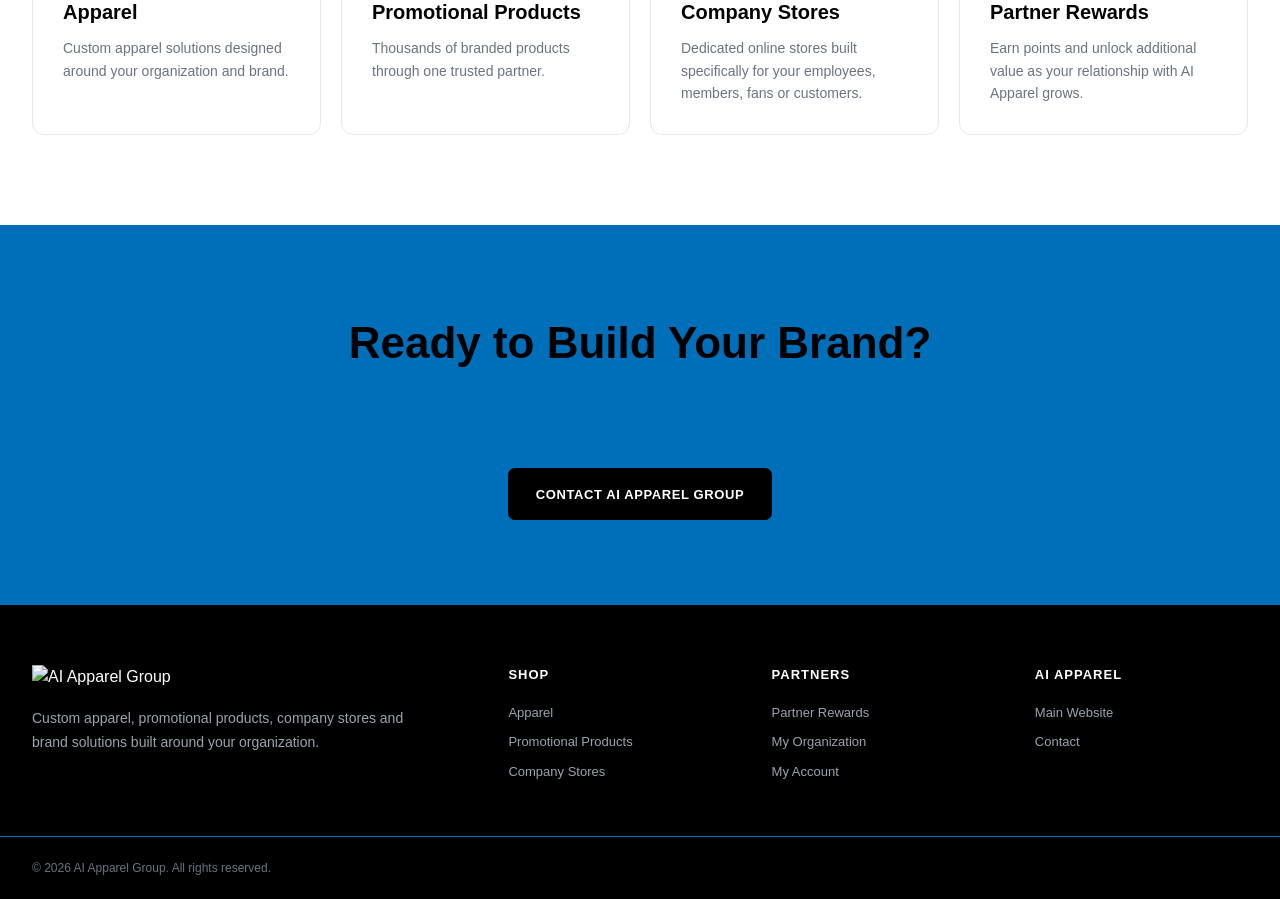
==== commit 110f2909: "Update color variables and gradients in index.html" ====
--- a/index.html
+++ b/index.html
@@ -24,13 +24,13 @@
     }
 
     :root {
-      --navy: #111827;
-      --navy-light: #1f2937;
-      --teal: #14b8a6;
-      --cyan: #06b6d4;
+      --navy: #000000;
+      --navy-light: #006FBA;
+      --teal: #006FBA;
+      --cyan: #FF06EB;
       --light: #f3f4f6;
       --white: #ffffff;
-      --text: #111827;
+      --text: #000000;
       --muted: #6b7280;
       --border: #e5e7eb;
       --max-width: 1400px;
@@ -473,12 +473,12 @@
 
     .apparel-card {
       background:
-        linear-gradient(135deg, #374151, #111827);
+        linear-gradient(135deg, #006FBA, #000000);
     }
 
     .promo-card {
       background:
-        linear-gradient(135deg, #0f766e, #111827);
+        linear-gradient(135deg, #006FBA, #000000);
     }
 
     .solution-content {
@@ -787,7 +787,7 @@
        ========================================================= */
 
     .footer {
-      background: #090d14;
+      background: #000000;
       color: var(--white);
     }
 
@@ -848,7 +848,7 @@
       margin: 0 auto;
       padding: 22px 32px;
 
-      border-top: 1px solid #1f2937;
+      border-top: 1px solid #006FBA;
 
       color: #6b7280;
 
@@ -1959,7 +1959,7 @@
       pendingLoginEmail = email;
       emailStep.style.display = "none";
       codeStep.style.display = "block";
-      loginMessage.style.color = "#0f766e";
+      loginMessage.style.color = "#006FBA";
       loginMessage.textContent = "Code sent. Check your email and enter the newest code.";
       loginCode.focus();
     });
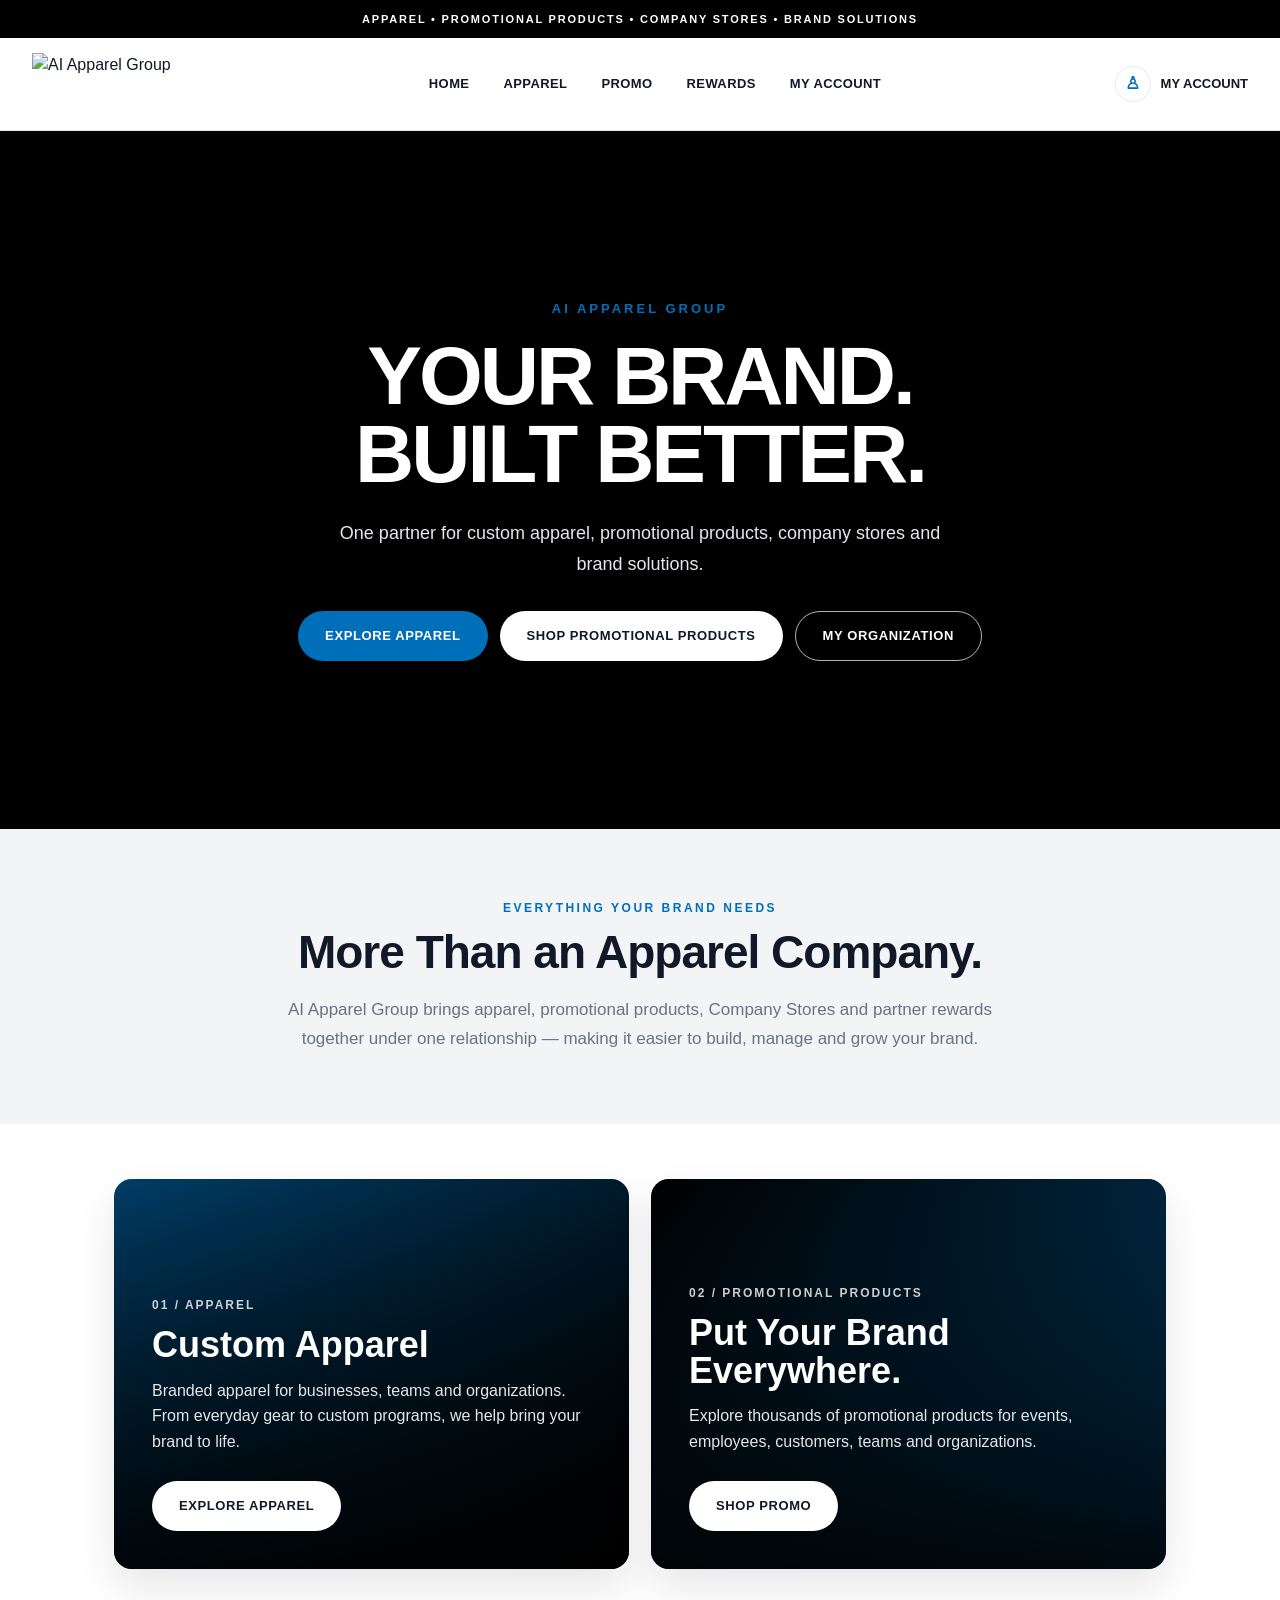
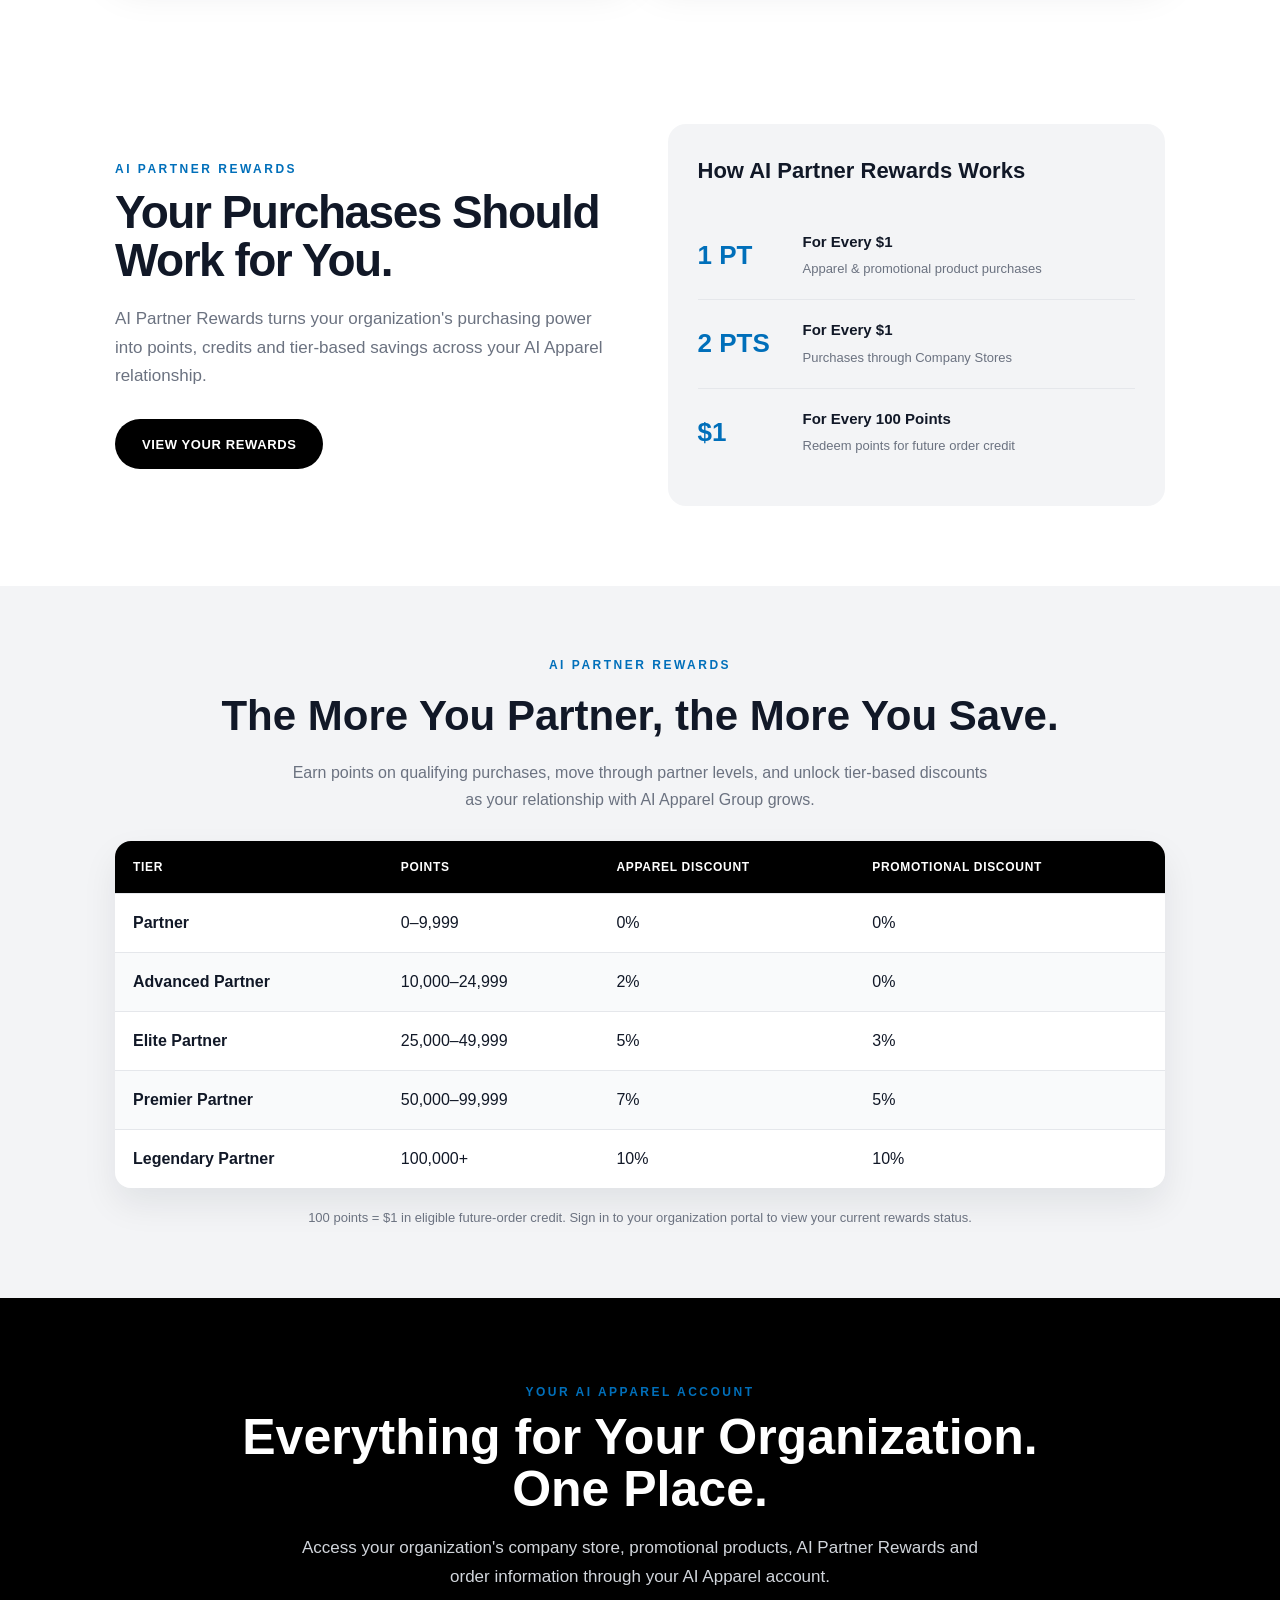
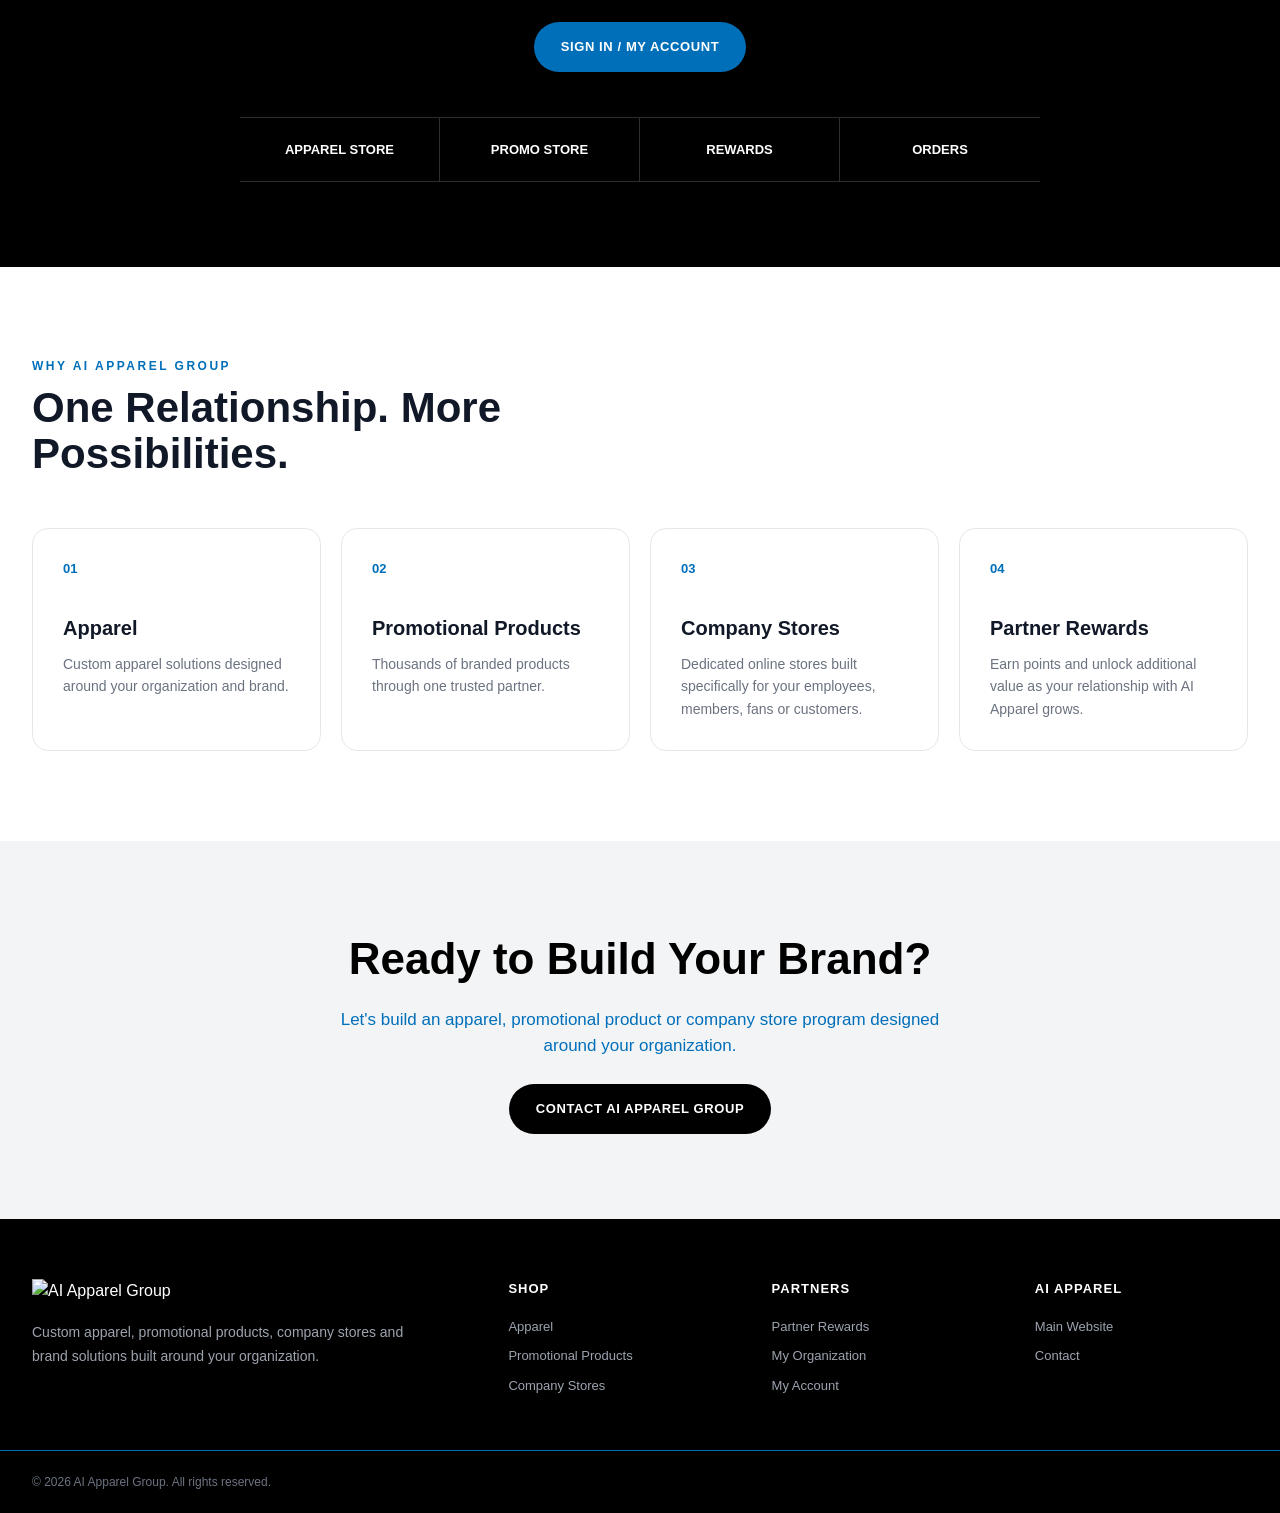
==== commit ba875334: "Revise content and styles for AI Partner Rewards Updated text and styles for AI Apparel Portal." ====
--- a/index.html
+++ b/index.html
@@ -1139,6 +1139,71 @@
 
   </style>
   <script src="https://cdn.jsdelivr.net/npm/@supabase/supabase-js@2"></script>
+
+<style id="ai-partners-portal-refresh">
+/* AI Apparel Portal refresh — based on the approved AI Partner Rewards design language */
+:root{--ai-blue:#006FBA;--ai-pink:#FF06EB;--ai-black:#000;--ai-white:#fff;--ai-soft:#F3F4F6;--ai-muted:#6B7280;}
+body{background:var(--ai-white);color:#111827;}
+.top-bar{background:var(--ai-black);font-size:11px;letter-spacing:1.8px;}
+.site-header{box-shadow:none;background:#fff;}
+.desktop-nav a::after{background:var(--ai-blue);height:3px;}
+.header-account .account-icon{color:var(--ai-blue);}
+.hero{min-height:560px;background:var(--ai-black);padding:78px 24px;}
+.hero::before,.hero::after{display:none!important;}
+.hero-inner{max-width:1000px;margin:0 auto;text-align:center;display:block;}
+.hero-content{max-width:800px;margin:0 auto;}
+.hero-eyebrow{color:var(--ai-blue);font-size:13px;letter-spacing:3px;margin-bottom:18px;}
+.hero h1{font-size:clamp(48px,7vw,82px);line-height:.96;letter-spacing:-3px;color:#fff;}
+.hero-description{max-width:650px;margin:24px auto 0;color:#e5e7eb;font-size:18px;line-height:1.7;}
+.hero-buttons{justify-content:center;gap:12px;margin-top:32px;}
+.button{border-radius:999px;min-height:50px;padding:0 27px;}
+.button-teal{background:var(--ai-blue);color:#fff;}
+.button-teal:hover{background:#005b99;}
+.button-outline{border:1px solid rgba(255,255,255,.7);color:#fff;}
+.button-white{color:#111827;background:#fff;}
+.button-dark{background:#000;color:#fff;}
+.intro{max-width:none;padding:70px 24px;background:var(--ai-soft);}
+.intro h2{font-size:clamp(32px,4vw,46px);}
+.intro p{max-width:760px;}
+.section-label{color:var(--ai-blue);}
+.solutions{max-width:1100px;padding:55px 24px 75px;gap:22px;}
+.solution-card{min-height:390px;padding:38px;border-radius:18px;box-shadow:0 18px 40px rgba(15,23,42,.10);}
+.solution-card::before{background:linear-gradient(0deg,rgba(0,0,0,.92),rgba(0,0,0,.45));}
+.apparel-card{background:linear-gradient(135deg,#006FBA,#000);}
+.promo-card{background:linear-gradient(135deg,#000,#006FBA);}
+.solution-number{color:#fff;opacity:.8;}
+.solution-card h3{font-size:36px;}
+.rewards-section{background:#fff;padding:80px 24px;}
+.rewards-inner{max-width:1050px;gap:55px;}
+.rewards-copy h2{font-size:clamp(34px,4vw,46px);}
+.rewards-card{background:var(--ai-soft);box-shadow:none;border-radius:18px;padding:30px;}
+.rewards-card-title{font-size:22px;}
+.reward-stat-number{color:var(--ai-blue);}
+.ai-tier-overview{padding:70px 24px;background:var(--ai-soft);}
+.ai-tier-wrap{max-width:1050px;margin:0 auto;}
+.ai-tier-wrap h2{text-align:center;font-size:clamp(32px,4vw,42px);margin-bottom:12px;}
+.ai-tier-intro{text-align:center;max-width:700px;margin:0 auto 28px;color:var(--ai-muted);font-size:16px;line-height:1.7;}
+.ai-tier-table-wrap{overflow-x:auto;border-radius:16px;box-shadow:0 16px 35px rgba(15,23,42,.08);}
+.ai-tier-table{width:100%;border-collapse:collapse;background:#fff;min-width:700px;}
+.ai-tier-table thead{background:#000;color:#fff;}
+.ai-tier-table th,.ai-tier-table td{padding:17px 18px;text-align:left;border-bottom:1px solid #e5e7eb;}
+.ai-tier-table th{font-size:12px;letter-spacing:.7px;text-transform:uppercase;}
+.ai-tier-table td:first-child{font-weight:800;}
+.ai-tier-table tbody tr:nth-child(even){background:#F9FAFB;}
+.ai-tier-table tbody tr:last-child td{border-bottom:0;}
+.ai-tier-note{text-align:center;margin-top:20px;color:var(--ai-muted);font-size:13px;}
+.organization-section{background:#000;padding:85px 24px;}
+.organization-inner{max-width:850px;}
+.organization-inner h2{font-size:clamp(36px,5vw,50px);}
+.organization-features{border-color:rgba(255,255,255,.18);}
+.organization-feature{border-color:rgba(255,255,255,.18);}
+.why-section{background:#fff;}
+.why-card{border-radius:16px;}
+.why-number{color:var(--ai-blue)!important;}
+.cta{background:var(--ai-soft);}
+.customer-login-card{border-radius:18px!important;}
+@media(max-width:760px){.hero{min-height:auto;padding:60px 20px}.hero h1{letter-spacing:-2px}.hero-buttons{flex-direction:column;align-items:stretch}.hero-buttons .button{width:100%}.solutions{grid-template-columns:1fr}.solution-card{min-height:330px}.rewards-inner{grid-template-columns:1fr;gap:35px}.organization-features{grid-template-columns:1fr 1fr}.desktop-nav{display:none}}
+</style>
 </head>
 
 
@@ -1319,7 +1384,7 @@
 
       <p>
         AI Apparel Group brings apparel, promotional products,
-        online company stores and partner rewards together under
+        Company Stores and partner rewards together under
         one relationship — making it easier to build, manage and
         grow your brand.
       </p>
@@ -1495,7 +1560,7 @@
               </strong>
 
               <span>
-                Purchases through online stores
+                Purchases through Company Stores
               </span>
 
             </div>
@@ -1529,6 +1594,30 @@
 
     </section>
 
+
+    <!-- =====================================================
+         AI PARTNER REWARDS TIERS
+         ===================================================== -->
+    <section class="ai-tier-overview" aria-labelledby="partner-tier-title">
+      <div class="ai-tier-wrap">
+        <div class="section-label" style="text-align:center;">AI PARTNER REWARDS</div>
+        <h2 id="partner-tier-title">The More You Partner, the More You Save.</h2>
+        <p class="ai-tier-intro">Earn points on qualifying purchases, move through partner levels, and unlock tier-based discounts as your relationship with AI Apparel Group grows.</p>
+        <div class="ai-tier-table-wrap">
+          <table class="ai-tier-table">
+            <thead><tr><th>Tier</th><th>Points</th><th>Apparel Discount</th><th>Promotional Discount</th></tr></thead>
+            <tbody>
+              <tr><td>Partner</td><td>0–9,999</td><td>0%</td><td>0%</td></tr>
+              <tr><td>Advanced Partner</td><td>10,000–24,999</td><td>2%</td><td>0%</td></tr>
+              <tr><td>Elite Partner</td><td>25,000–49,999</td><td>5%</td><td>3%</td></tr>
+              <tr><td>Premier Partner</td><td>50,000–99,999</td><td>7%</td><td>5%</td></tr>
+              <tr><td>Legendary Partner</td><td>100,000+</td><td>10%</td><td>10%</td></tr>
+            </tbody>
+          </table>
+        </div>
+        <p class="ai-tier-note">100 points = $1 in eligible future-order credit. Sign in to your organization portal to view your current rewards status.</p>
+      </div>
+    </section>
 
     <!-- =====================================================
          ORGANIZATION ACCOUNT
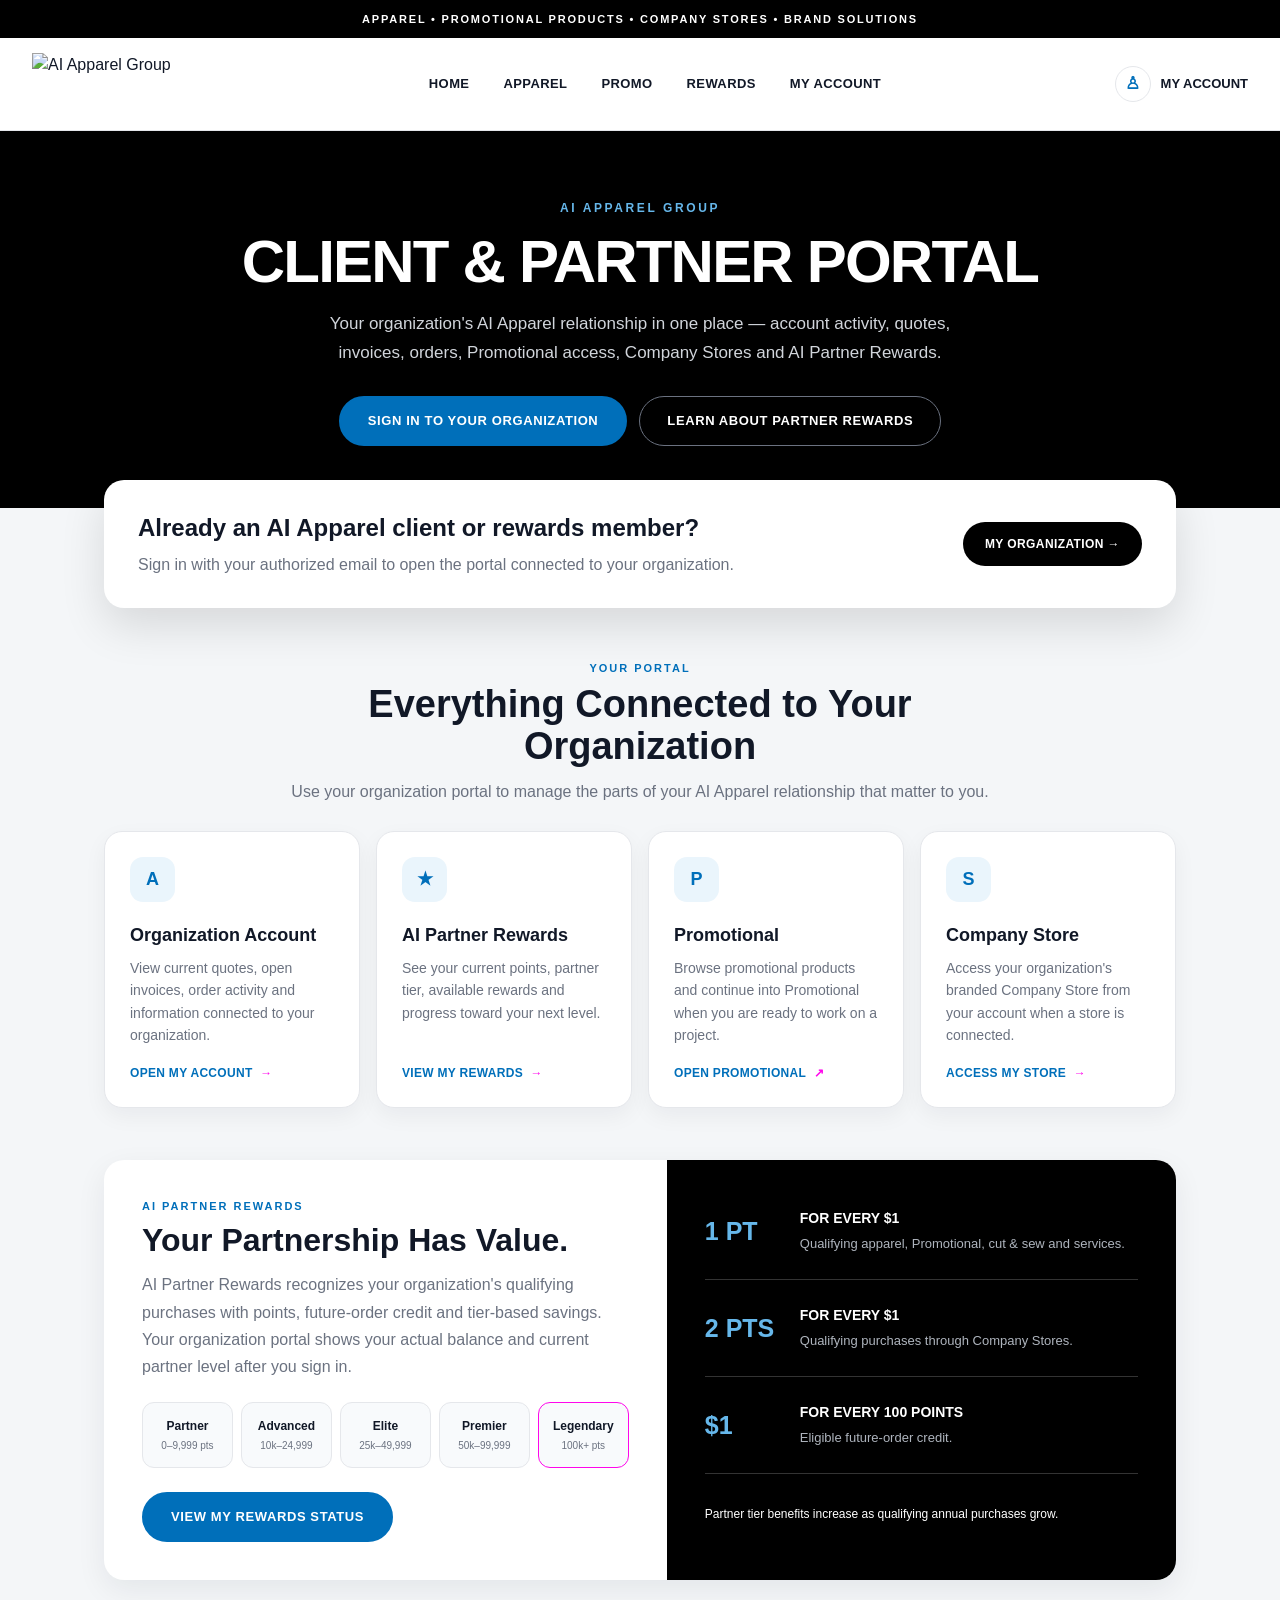
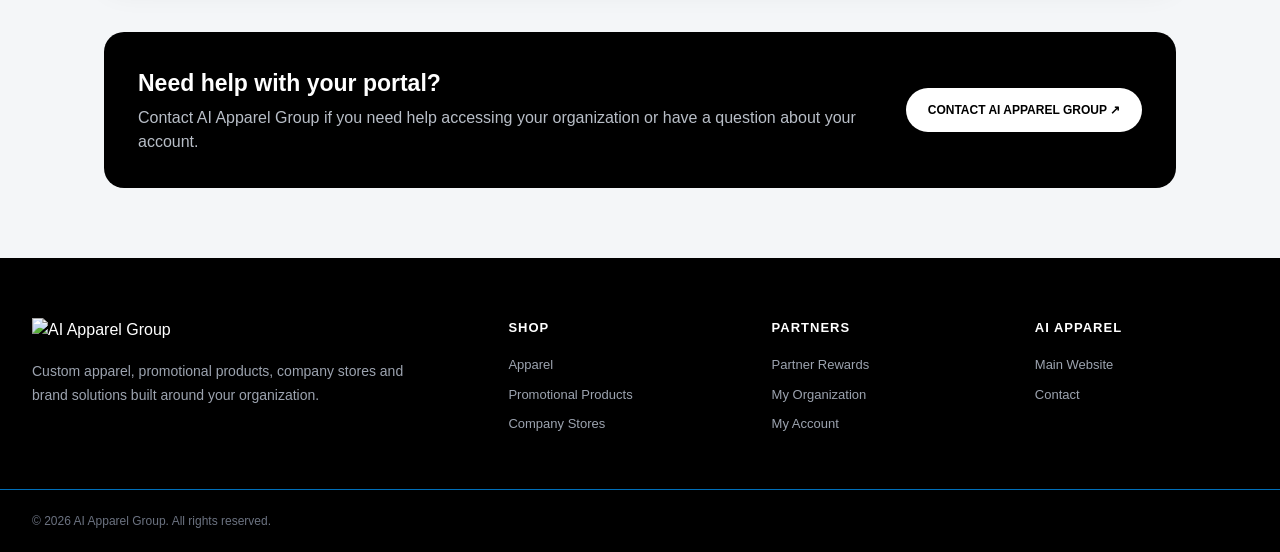
==== commit b947dfa7: "Update index.html" ====
--- a/index.html
+++ b/index.html
@@ -4,11 +4,11 @@
   <meta charset="UTF-8">
   <meta name="viewport" content="width=device-width, initial-scale=1.0">
 
-  <title>AI Apparel Group | Apparel, Promo & Brand Solutions</title>
+  <title>AI Apparel Group | Client & Partner Portal</title>
 
   <meta
     name="description"
-    content="AI Apparel Group provides custom apparel, promotional products, company stores and brand solutions for businesses, teams and organizations."
+    content="AI Apparel Group Client & Partner Portal for organization accounts, quotes, invoices, orders, promotional products, company stores and AI Partner Rewards."
   >
 
   <style>
@@ -1204,6 +1204,33 @@
 .customer-login-card{border-radius:18px!important;}
 @media(max-width:760px){.hero{min-height:auto;padding:60px 20px}.hero h1{letter-spacing:-2px}.hero-buttons{flex-direction:column;align-items:stretch}.hero-buttons .button{width:100%}.solutions{grid-template-columns:1fr}.solution-card{min-height:330px}.rewards-inner{grid-template-columns:1fr;gap:35px}.organization-features{grid-template-columns:1fr 1fr}.desktop-nav{display:none}}
 </style>
+
+<style id="portal-first-refresh">
+/* Portal-first layout: client/rewards gateway, not a marketing homepage */
+.portal-shell{background:#f4f6f8;min-height:calc(100vh - 130px);padding-bottom:70px}
+.portal-hero{background:#000;color:#fff;padding:68px 24px 62px;text-align:center}
+.portal-hero-inner{max-width:900px;margin:0 auto}
+.portal-kicker{font-size:12px;font-weight:800;letter-spacing:2.6px;color:#66b7ea;margin-bottom:14px}
+.portal-hero h1{font-size:clamp(38px,5vw,60px);line-height:1.02;letter-spacing:-1.8px;margin:0 0 18px}
+.portal-hero p{max-width:670px;margin:0 auto;color:#d1d5db;font-size:17px;line-height:1.7}
+.portal-primary-actions{display:flex;justify-content:center;gap:12px;flex-wrap:wrap;margin-top:28px}
+.portal-primary-actions .button{min-width:220px}
+.portal-login-btn{background:#006FBA;color:#fff;border:2px solid #006FBA}
+.portal-login-btn:hover{background:#005b99;border-color:#005b99}
+.portal-rewards-btn{background:transparent;color:#fff;border:1px solid #6b7280}
+.portal-rewards-btn:hover{border-color:#FF06EB}
+.portal-content{max-width:1120px;margin:-28px auto 0;padding:0 24px;position:relative;z-index:2}
+.portal-welcome-card{background:#fff;border-radius:20px;box-shadow:0 18px 45px rgba(0,0,0,.12);padding:30px 34px;display:flex;align-items:center;justify-content:space-between;gap:25px}
+.portal-welcome-card h2{font-size:24px;margin:0 0 6px}.portal-welcome-card p{color:#6b7280;margin:0;line-height:1.6}
+.portal-mini-login{white-space:nowrap;background:#000;color:#fff;border-radius:999px;padding:13px 22px;font-size:12px;font-weight:800;letter-spacing:.4px}
+.portal-section{padding-top:52px}.portal-section-head{text-align:center;max-width:720px;margin:0 auto 26px}.portal-section-label{color:#006FBA;font-size:11px;font-weight:900;letter-spacing:2px;text-transform:uppercase;margin-bottom:8px}.portal-section-head h2{font-size:clamp(28px,3.4vw,38px);line-height:1.1;margin:0 0 10px}.portal-section-head p{color:#6b7280;line-height:1.7;margin:0}
+.portal-grid{display:grid;grid-template-columns:repeat(4,1fr);gap:16px}.portal-card{background:#fff;border:1px solid #e5e7eb;border-radius:18px;padding:25px;min-height:230px;display:flex;flex-direction:column;box-shadow:0 8px 22px rgba(15,23,42,.05);transition:transform .18s ease,box-shadow .18s ease,border-color .18s ease}.portal-card:hover{transform:translateY(-3px);box-shadow:0 14px 30px rgba(15,23,42,.09);border-color:#b7d9ef}.portal-card-icon{width:45px;height:45px;border-radius:13px;background:#eaf5fc;color:#006FBA;display:flex;align-items:center;justify-content:center;font-weight:900;font-size:18px;margin-bottom:20px}.portal-card h3{font-size:18px;margin:0 0 8px}.portal-card p{color:#6b7280;font-size:14px;line-height:1.6;margin:0 0 18px}.portal-card-link{margin-top:auto;color:#006FBA;font-size:12px;font-weight:900;letter-spacing:.3px}.portal-card-link span{color:#FF06EB;margin-left:4px}
+.portal-rewards-panel{background:#fff;border-radius:20px;overflow:hidden;display:grid;grid-template-columns:1.05fr .95fr;box-shadow:0 10px 30px rgba(15,23,42,.07)}.portal-rewards-copy{padding:38px}.portal-rewards-copy h2{font-size:32px;line-height:1.08;margin:8px 0 14px}.portal-rewards-copy p{color:#6b7280;line-height:1.7}.portal-rewards-points{background:#000;color:#fff;padding:38px;display:grid;gap:15px}.portal-reward-row{display:grid;grid-template-columns:80px 1fr;gap:15px;align-items:center;padding-bottom:15px;border-bottom:1px solid #333}.portal-reward-row:last-child{border-bottom:0;padding-bottom:0}.portal-reward-number{font-size:25px;font-weight:900;color:#66b7ea}.portal-reward-row strong{display:block;font-size:14px;margin-bottom:2px}.portal-reward-row span{color:#aeb4bd;font-size:13px}.portal-rewards-note{font-size:12px!important;margin-top:16px!important}
+.portal-tier-strip{display:grid;grid-template-columns:repeat(5,1fr);gap:8px;margin-top:22px}.portal-tier{background:#f8fafc;border:1px solid #e5e7eb;border-radius:12px;padding:14px 10px;text-align:center}.portal-tier strong{display:block;font-size:12px}.portal-tier span{display:block;color:#6b7280;font-size:10px;margin-top:3px}.portal-tier.legendary{border-color:#FF06EB}
+.portal-help{margin-top:52px;background:#000;color:#fff;border-radius:20px;padding:34px;display:flex;align-items:center;justify-content:space-between;gap:25px}.portal-help h2{font-size:23px;margin:0 0 5px}.portal-help p{color:#b8bec7;margin:0}.portal-help a{background:#fff;color:#000;border-radius:999px;padding:13px 22px;font-size:12px;font-weight:900;white-space:nowrap}
+@media(max-width:900px){.portal-grid{grid-template-columns:repeat(2,1fr)}.portal-rewards-panel{grid-template-columns:1fr}.portal-tier-strip{grid-template-columns:repeat(3,1fr)}}
+@media(max-width:620px){.top-bar{font-size:9px}.header-inner{height:76px;padding:0 18px;grid-template-columns:1fr auto}.brand-logo img{height:48px}.header-account .account-text{display:none}.portal-hero{padding:50px 20px 52px}.portal-content{padding:0 16px}.portal-welcome-card{padding:24px;display:block}.portal-mini-login{display:inline-block;margin-top:18px}.portal-grid{grid-template-columns:1fr}.portal-card{min-height:0}.portal-rewards-copy,.portal-rewards-points{padding:28px 24px}.portal-tier-strip{grid-template-columns:1fr 1fr}.portal-help{display:block;padding:28px 24px}.portal-help a{display:inline-block;margin-top:18px}}
+</style>
 </head>
 
 
@@ -1312,500 +1339,91 @@
        HERO
        ======================================================= -->
 
-  <main>
-
-    <section class="hero">
-
-      <div class="hero-inner">
-
-        <div class="hero-content">
-
-          <div class="hero-eyebrow">
-            AI APPAREL GROUP
-          </div>
-
-          <h1>
-            YOUR BRAND.<br>
-            BUILT BETTER.
-          </h1>
-
-          <p class="hero-description">
-            One partner for custom apparel, promotional products,
-            company stores and brand solutions.
-          </p>
-
-          <div class="hero-buttons">
-
-            <a
-              href="#apparel"
-              class="button button-teal"
-            >
-              EXPLORE APPAREL
-            </a>
-
-            <a
-              href="https://promo.aiapparelgroup.com/"
-              target="_blank"
-              rel="noopener"
-              class="button button-white"
-            >
-              SHOP PROMOTIONAL PRODUCTS
-            </a>
-
-            <a
-              href="./organization.html"
-              class="button button-outline account-login-link"
-            >
-              MY ORGANIZATION
-            </a>
-
-          </div>
-
+  <main class="portal-shell">
+    <section class="portal-hero">
+      <div class="portal-hero-inner">
+        <div class="portal-kicker">AI APPAREL GROUP</div>
+        <h1>CLIENT &amp; PARTNER PORTAL</h1>
+        <p>Your organization's AI Apparel relationship in one place — account activity, quotes, invoices, orders, Promotional access, Company Stores and AI Partner Rewards.</p>
+        <div class="portal-primary-actions">
+          <a href="./organization.html" class="button portal-login-btn account-login-link">SIGN IN TO YOUR ORGANIZATION</a>
+          <a href="#partner-rewards" class="button portal-rewards-btn">LEARN ABOUT PARTNER REWARDS</a>
         </div>
-
-      </div>
-
-    </section>
-
-
-    <!-- =====================================================
-         INTRODUCTION
-         ===================================================== -->
-
-    <section class="intro">
-
-      <div class="section-label">
-        EVERYTHING YOUR BRAND NEEDS
-      </div>
-
-      <h2>
-        More Than an Apparel Company.
-      </h2>
-
-      <p>
-        AI Apparel Group brings apparel, promotional products,
-        Company Stores and partner rewards together under
-        one relationship — making it easier to build, manage and
-        grow your brand.
-      </p>
-
-    </section>
-
-
-    <!-- =====================================================
-         APPAREL + PROMOTIONAL PRODUCTS
-         ===================================================== -->
-
-    <section
-      class="solutions"
-      id="apparel"
-    >
-
-
-      <!-- APPAREL -->
-
-      <article class="solution-card apparel-card">
-
-        <div class="solution-content">
-
-          <div class="solution-number">
-            01 / APPAREL
-          </div>
-
-          <h3>
-            Custom Apparel
-          </h3>
-
-          <p>
-            Branded apparel for businesses, teams and organizations.
-            From everyday gear to custom programs, we help bring your
-            brand to life.
-          </p>
-
-          <div>
-
-            <a
-              href="#"
-              class="button button-white"
-            >
-              EXPLORE APPAREL
-            </a>
-
-          </div>
-
-        </div>
-
-      </article>
-
-
-      <!-- PROMOTIONAL PRODUCTS -->
-
-      <article class="solution-card promo-card">
-
-        <div class="solution-content">
-
-          <div class="solution-number">
-            02 / PROMOTIONAL PRODUCTS
-          </div>
-
-          <h3>
-            Put Your Brand Everywhere.
-          </h3>
-
-          <p>
-            Explore thousands of promotional products for events,
-            employees, customers, teams and organizations.
-          </p>
-
-          <div>
-
-            <a
-              href="https://promo.aiapparelgroup.com/"
-              target="_blank"
-              rel="noopener"
-              class="button button-white"
-            >
-              SHOP PROMO
-            </a>
-
-          </div>
-
-        </div>
-
-      </article>
-
-    </section>
-
-
-    <!-- =====================================================
-         PARTNER REWARDS
-         ===================================================== -->
-
-    <section
-      class="rewards-section"
-      id="rewards"
-    >
-
-      <div class="rewards-inner">
-
-
-        <!-- LEFT -->
-
-        <div class="rewards-copy">
-
-          <div class="section-label">
-            AI PARTNER REWARDS
-          </div>
-
-          <h2>
-            Your Purchases Should Work for You.
-          </h2>
-
-          <p>
-            AI Partner Rewards turns your organization's purchasing
-            power into points, credits and tier-based savings across
-            your AI Apparel relationship.
-          </p>
-
-          <a
-            href="./organization.html"
-            class="button button-dark account-login-link"
-          >
-            VIEW YOUR REWARDS
-          </a>
-
-        </div>
-
-
-        <!-- RIGHT -->
-
-        <div class="rewards-card">
-
-          <div class="rewards-card-title">
-            How AI Partner Rewards Works
-          </div>
-
-
-          <div class="reward-stat">
-
-            <div class="reward-stat-number">
-              1 PT
-            </div>
-
-            <div class="reward-stat-text">
-
-              <strong>
-                For Every $1
-              </strong>
-
-              <span>
-                Apparel & promotional product purchases
-              </span>
-
-            </div>
-
-          </div>
-
-
-          <div class="reward-stat">
-
-            <div class="reward-stat-number">
-              2 PTS
-            </div>
-
-            <div class="reward-stat-text">
-
-              <strong>
-                For Every $1
-              </strong>
-
-              <span>
-                Purchases through Company Stores
-              </span>
-
-            </div>
-
-          </div>
-
-
-          <div class="reward-stat">
-
-            <div class="reward-stat-number">
-              $1
-            </div>
-
-            <div class="reward-stat-text">
-
-              <strong>
-                For Every 100 Points
-              </strong>
-
-              <span>
-                Redeem points for future order credit
-              </span>
-
-            </div>
-
-          </div>
-
-        </div>
-
-      </div>
-
-    </section>
-
-
-    <!-- =====================================================
-         AI PARTNER REWARDS TIERS
-         ===================================================== -->
-    <section class="ai-tier-overview" aria-labelledby="partner-tier-title">
-      <div class="ai-tier-wrap">
-        <div class="section-label" style="text-align:center;">AI PARTNER REWARDS</div>
-        <h2 id="partner-tier-title">The More You Partner, the More You Save.</h2>
-        <p class="ai-tier-intro">Earn points on qualifying purchases, move through partner levels, and unlock tier-based discounts as your relationship with AI Apparel Group grows.</p>
-        <div class="ai-tier-table-wrap">
-          <table class="ai-tier-table">
-            <thead><tr><th>Tier</th><th>Points</th><th>Apparel Discount</th><th>Promotional Discount</th></tr></thead>
-            <tbody>
-              <tr><td>Partner</td><td>0–9,999</td><td>0%</td><td>0%</td></tr>
-              <tr><td>Advanced Partner</td><td>10,000–24,999</td><td>2%</td><td>0%</td></tr>
-              <tr><td>Elite Partner</td><td>25,000–49,999</td><td>5%</td><td>3%</td></tr>
-              <tr><td>Premier Partner</td><td>50,000–99,999</td><td>7%</td><td>5%</td></tr>
-              <tr><td>Legendary Partner</td><td>100,000+</td><td>10%</td><td>10%</td></tr>
-            </tbody>
-          </table>
-        </div>
-        <p class="ai-tier-note">100 points = $1 in eligible future-order credit. Sign in to your organization portal to view your current rewards status.</p>
       </div>
     </section>
 
-    <!-- =====================================================
-         ORGANIZATION ACCOUNT
-         ===================================================== -->
-
-    <section
-      class="organization-section"
-      id="account"
-    >
-
-      <div class="organization-inner">
-
-        <div class="section-label">
-          YOUR AI APPAREL ACCOUNT
+    <div class="portal-content">
+      <section class="portal-welcome-card" aria-label="Organization account access">
+        <div>
+          <h2>Already an AI Apparel client or rewards member?</h2>
+          <p>Sign in with your authorized email to open the portal connected to your organization.</p>
         </div>
-
-        <h2>
-          Everything for Your Organization.
-          One Place.
-        </h2>
-
-        <p>
-          Access your organization's company store, promotional
-          products, AI Partner Rewards and order information through
-          your AI Apparel account.
-        </p>
-
-        <a
-          href="./organization.html"
-          class="button button-teal account-login-link"
-        >
-          SIGN IN / MY ACCOUNT
-        </a>
-
-
-        <div class="organization-features">
-
-          <div class="organization-feature">
-            APPAREL STORE
+        <a href="./organization.html" class="portal-mini-login account-login-link">MY ORGANIZATION →</a>
+      </section>
+
+      <section class="portal-section">
+        <div class="portal-section-head">
+          <div class="portal-section-label">YOUR PORTAL</div>
+          <h2>Everything Connected to Your Organization</h2>
+          <p>Use your organization portal to manage the parts of your AI Apparel relationship that matter to you.</p>
+        </div>
+        <div class="portal-grid">
+          <a href="./organization.html" class="portal-card account-login-link">
+            <div class="portal-card-icon">A</div>
+            <h3>Organization Account</h3>
+            <p>View current quotes, open invoices, order activity and information connected to your organization.</p>
+            <div class="portal-card-link">OPEN MY ACCOUNT <span>→</span></div>
+          </a>
+          <a href="./organization.html" class="portal-card account-login-link">
+            <div class="portal-card-icon">★</div>
+            <h3>AI Partner Rewards</h3>
+            <p>See your current points, partner tier, available rewards and progress toward your next level.</p>
+            <div class="portal-card-link">VIEW MY REWARDS <span>→</span></div>
+          </a>
+          <a href="https://promo.aiapparelgroup.com/" target="_blank" rel="noopener" class="portal-card">
+            <div class="portal-card-icon">P</div>
+            <h3>Promotional</h3>
+            <p>Browse promotional products and continue into Promotional when you are ready to work on a project.</p>
+            <div class="portal-card-link">OPEN PROMOTIONAL <span>↗</span></div>
+          </a>
+          <a href="./organization.html" class="portal-card account-login-link">
+            <div class="portal-card-icon">S</div>
+            <h3>Company Store</h3>
+            <p>Access your organization's branded Company Store from your account when a store is connected.</p>
+            <div class="portal-card-link">ACCESS MY STORE <span>→</span></div>
+          </a>
+        </div>
+      </section>
+
+      <section class="portal-section" id="partner-rewards">
+        <div class="portal-rewards-panel">
+          <div class="portal-rewards-copy">
+            <div class="portal-section-label">AI PARTNER REWARDS</div>
+            <h2>Your Partnership Has Value.</h2>
+            <p>AI Partner Rewards recognizes your organization's qualifying purchases with points, future-order credit and tier-based savings. Your organization portal shows your actual balance and current partner level after you sign in.</p>
+            <div class="portal-tier-strip">
+              <div class="portal-tier"><strong>Partner</strong><span>0–9,999 pts</span></div>
+              <div class="portal-tier"><strong>Advanced</strong><span>10k–24,999</span></div>
+              <div class="portal-tier"><strong>Elite</strong><span>25k–49,999</span></div>
+              <div class="portal-tier"><strong>Premier</strong><span>50k–99,999</span></div>
+              <div class="portal-tier legendary"><strong>Legendary</strong><span>100k+ pts</span></div>
+            </div>
+            <a href="./organization.html" class="button portal-login-btn account-login-link" style="margin-top:24px;display:inline-flex;">VIEW MY REWARDS STATUS</a>
           </div>
-
-          <div class="organization-feature">
-            PROMO STORE
+          <div class="portal-rewards-points">
+            <div class="portal-reward-row"><div class="portal-reward-number">1 PT</div><div><strong>FOR EVERY $1</strong><span>Qualifying apparel, Promotional, cut &amp; sew and services.</span></div></div>
+            <div class="portal-reward-row"><div class="portal-reward-number">2 PTS</div><div><strong>FOR EVERY $1</strong><span>Qualifying purchases through Company Stores.</span></div></div>
+            <div class="portal-reward-row"><div class="portal-reward-number">$1</div><div><strong>FOR EVERY 100 POINTS</strong><span>Eligible future-order credit.</span></div></div>
+            <p class="portal-rewards-note">Partner tier benefits increase as qualifying annual purchases grow.</p>
           </div>
-
-          <div class="organization-feature">
-            REWARDS
-          </div>
-
-          <div class="organization-feature">
-            ORDERS
-          </div>
-
         </div>
-
-      </div>
-
-    </section>
-
-
-    <!-- =====================================================
-         WHY AI APPAREL
-         ===================================================== -->
-
-    <section class="why-section">
-
-      <div class="why-header">
-
-        <div class="section-label">
-          WHY AI APPAREL GROUP
-        </div>
-
-        <h2>
-          One Relationship.
-          More Possibilities.
-        </h2>
-
-      </div>
-
-
-      <div class="why-grid">
-
-
-        <div class="why-card">
-
-          <div class="why-number">
-            01
-          </div>
-
-          <h3>
-            Apparel
-          </h3>
-
-          <p>
-            Custom apparel solutions designed around your
-            organization and brand.
-          </p>
-
-        </div>
-
-
-        <div class="why-card">
-
-          <div class="why-number">
-            02
-          </div>
-
-          <h3>
-            Promotional Products
-          </h3>
-
-          <p>
-            Thousands of branded products through one
-            trusted partner.
-          </p>
-
-        </div>
-
-
-        <div class="why-card">
-
-          <div class="why-number">
-            03
-          </div>
-
-          <h3>
-            Company Stores
-          </h3>
-
-          <p>
-            Dedicated online stores built specifically for
-            your employees, members, fans or customers.
-          </p>
-
-        </div>
-
-
-        <div class="why-card">
-
-          <div class="why-number">
-            04
-          </div>
-
-          <h3>
-            Partner Rewards
-          </h3>
-
-          <p>
-            Earn points and unlock additional value as your
-            relationship with AI Apparel grows.
-          </p>
-
-        </div>
-
-
-      </div>
-
-    </section>
-
-
-    <!-- =====================================================
-         CALL TO ACTION
-         ===================================================== -->
-
-    <section class="cta">
-
-      <div class="cta-inner">
-
-        <h2>
-          Ready to Build Your Brand?
-        </h2>
-
-        <p>
-          Let's build an apparel, promotional product or
-          company store program designed around your organization.
-        </p>
-
-        <a
-          href="https://www.aiapparelgroup.com/pages/contact"
-          class="button button-dark"
-        >
-          CONTACT AI APPAREL GROUP
-        </a>
-
-      </div>
-
-    </section>
-
+      </section>
+
+      <section class="portal-help">
+        <div><h2>Need help with your portal?</h2><p>Contact AI Apparel Group if you need help accessing your organization or have a question about your account.</p></div>
+        <a href="https://aiapparelgroup.com/pages/contact" target="_blank" rel="noopener">CONTACT AI APPAREL GROUP ↗</a>
+      </section>
+    </div>
   </main>
 
 
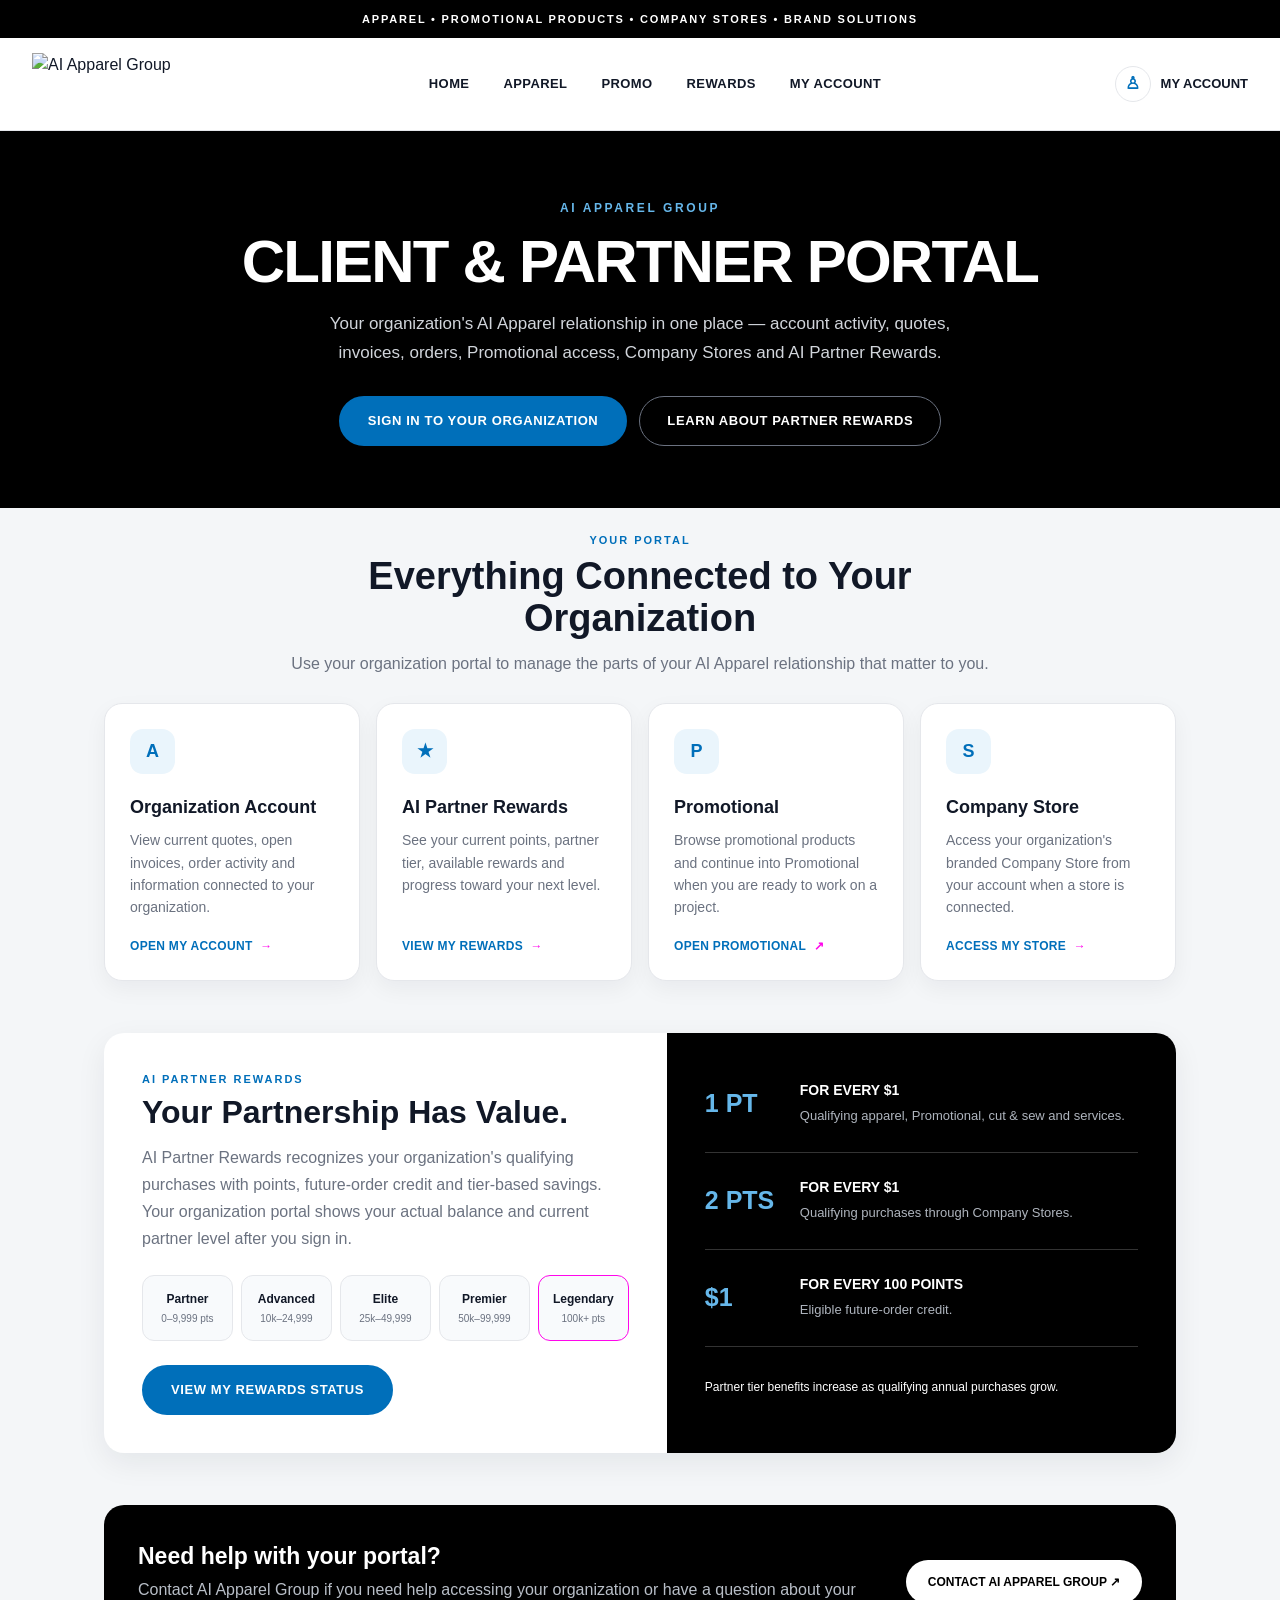
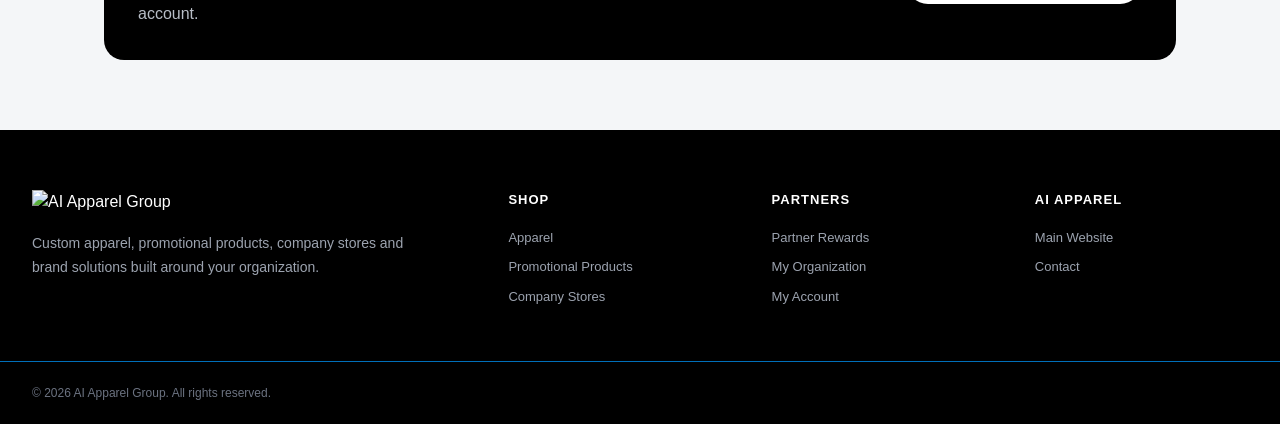
==== commit 5f18c32a: "Remove welcome card from portal content Removed the welcome card section for existing clients." ====
--- a/index.html
+++ b/index.html
@@ -1353,14 +1353,6 @@
     </section>
 
     <div class="portal-content">
-      <section class="portal-welcome-card" aria-label="Organization account access">
-        <div>
-          <h2>Already an AI Apparel client or rewards member?</h2>
-          <p>Sign in with your authorized email to open the portal connected to your organization.</p>
-        </div>
-        <a href="./organization.html" class="portal-mini-login account-login-link">MY ORGANIZATION →</a>
-      </section>
-
       <section class="portal-section">
         <div class="portal-section-head">
           <div class="portal-section-label">YOUR PORTAL</div>
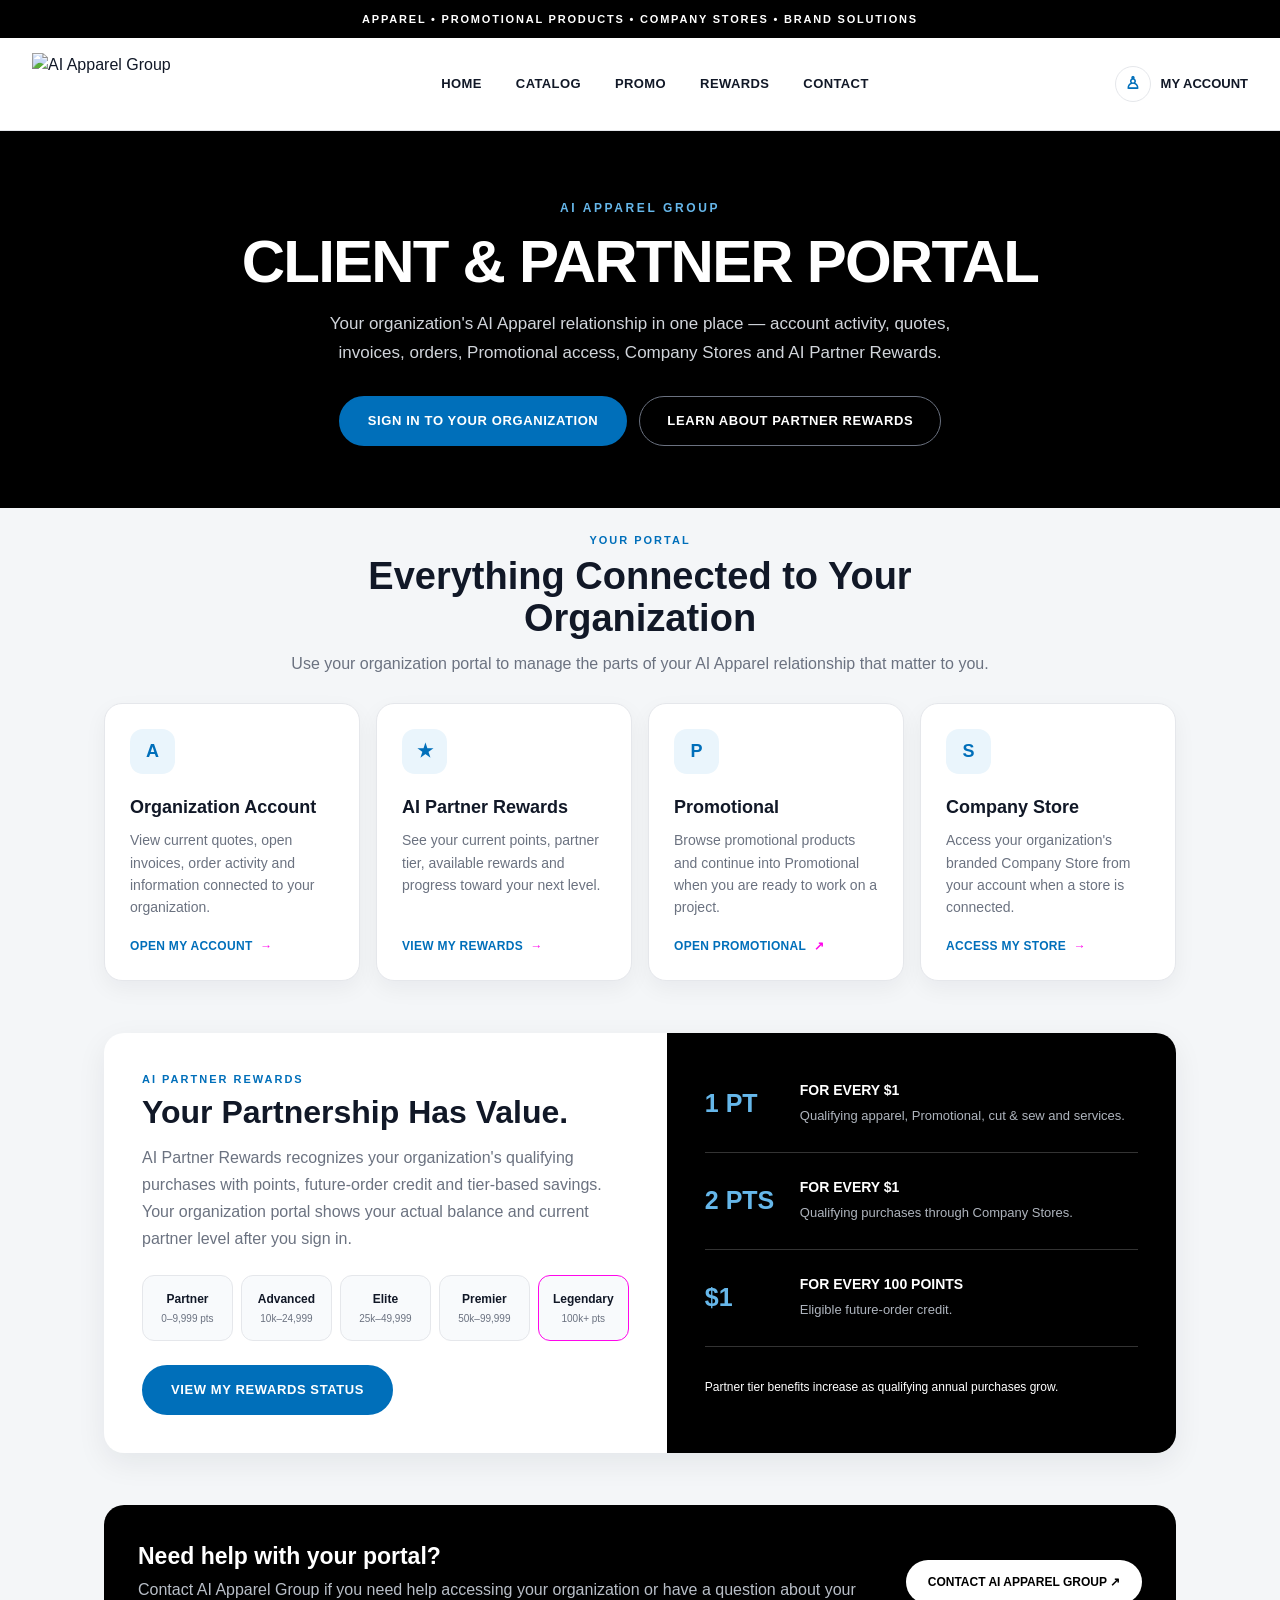
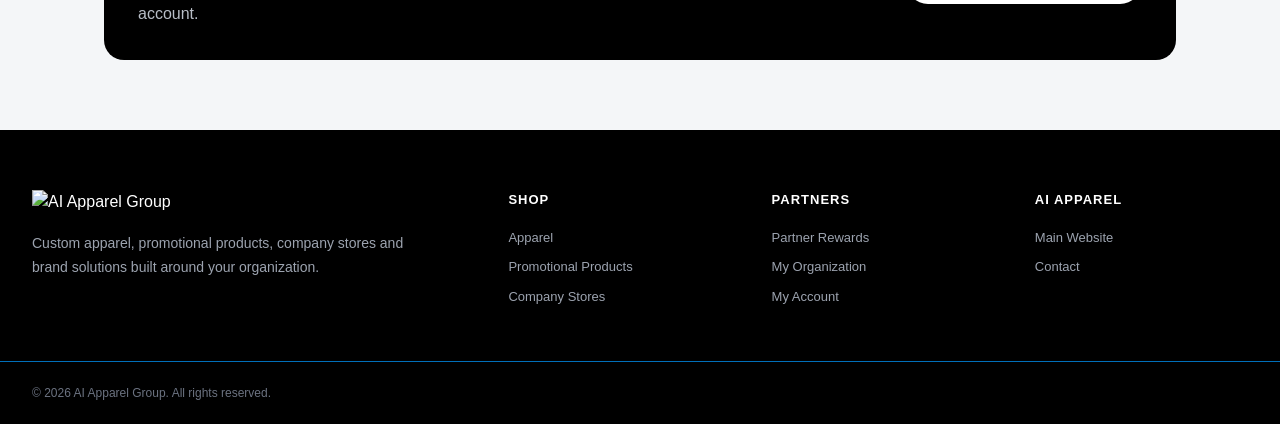
==== commit 7c725a36: "Update navigation links to external URLs" ====
--- a/index.html
+++ b/index.html
@@ -1275,12 +1275,12 @@
 
       <nav class="desktop-nav">
 
-        <a href="./">
+        <a href="https://aiapparelgroup.com/">
           HOME
         </a>
 
-        <a href="#apparel">
-          APPAREL
+        <a href="https://aiapparelgroup.com/pages/catalog">
+          CATALOG
         </a>
 
         <a
@@ -1291,12 +1291,12 @@
           PROMO
         </a>
 
-        <a href="#rewards">
+        <a href="https://portal.aiapparelgroup.com/">
           REWARDS
         </a>
 
-        <a href="./organization.html" class="account-login-link">
-          MY ACCOUNT
+        <a href="https://aiapparelgroup.com/pages/contact">
+          CONTACT
         </a>
 
       </nav>
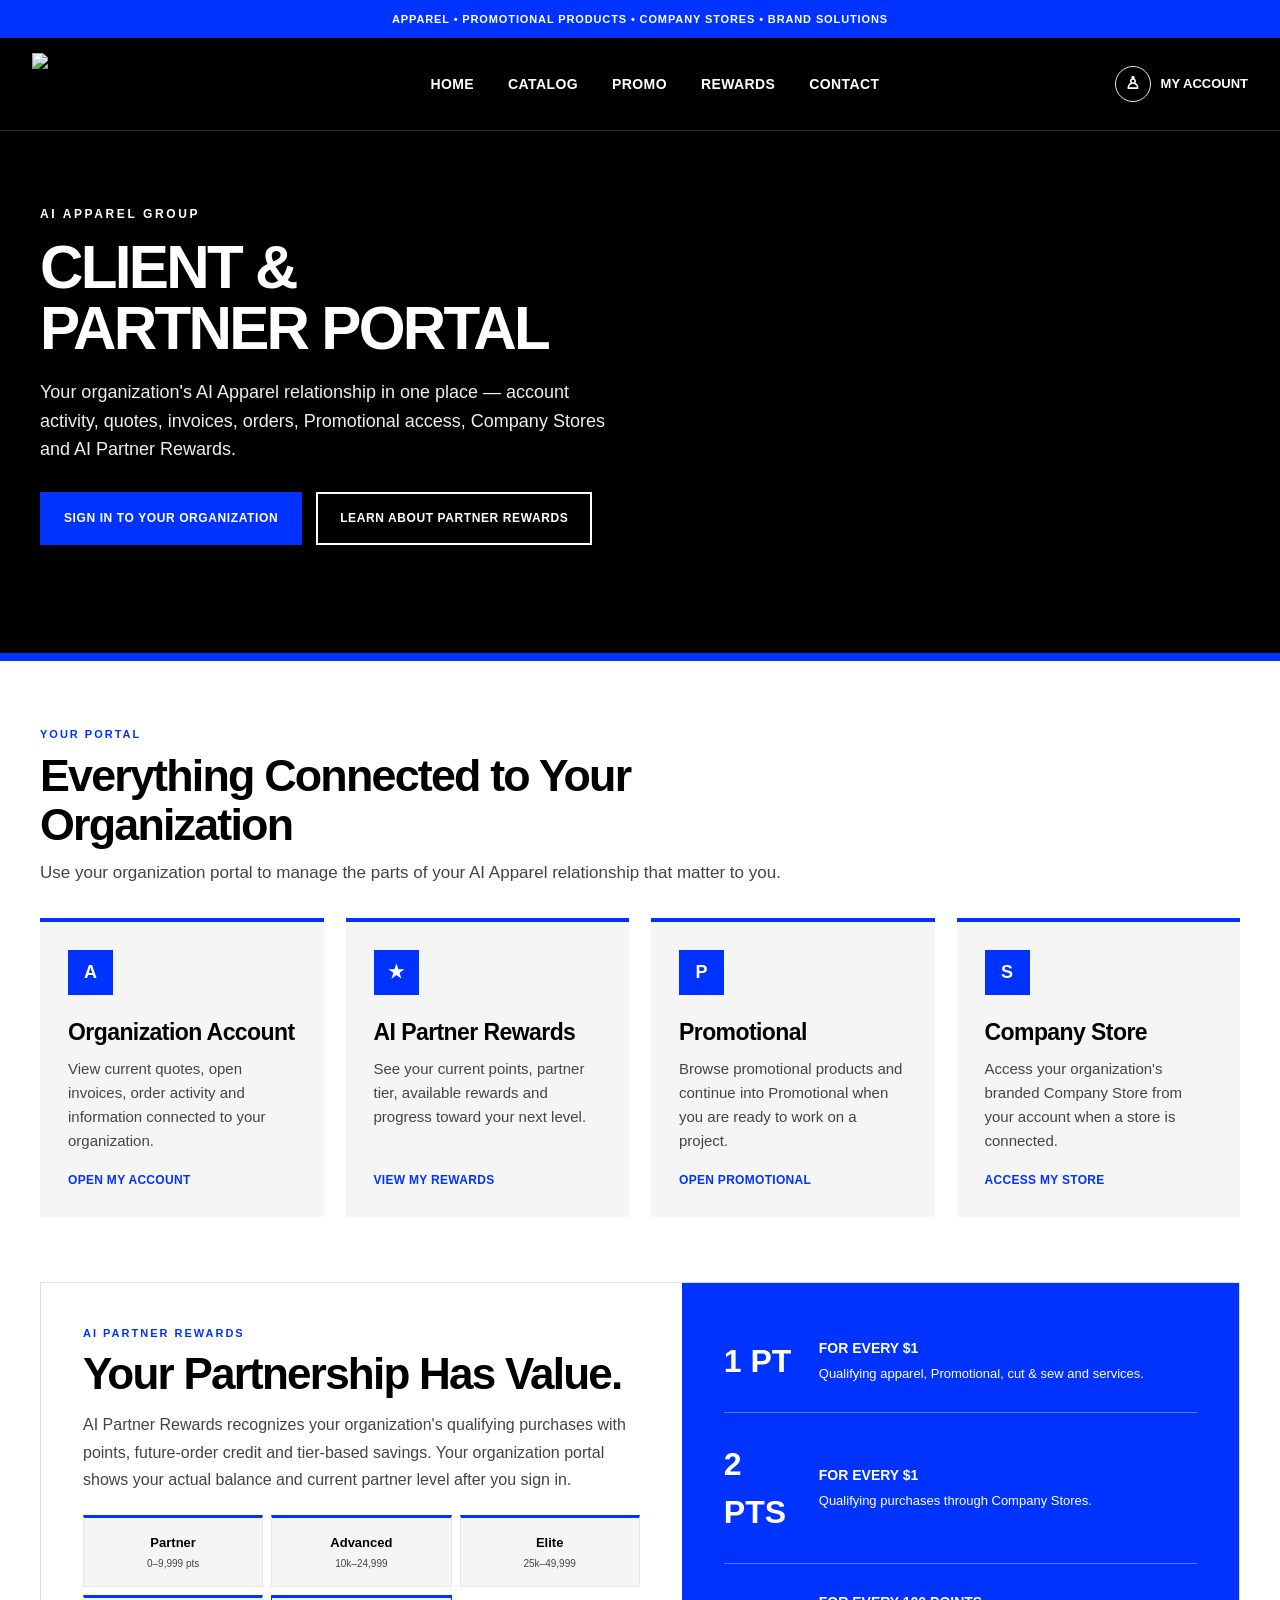
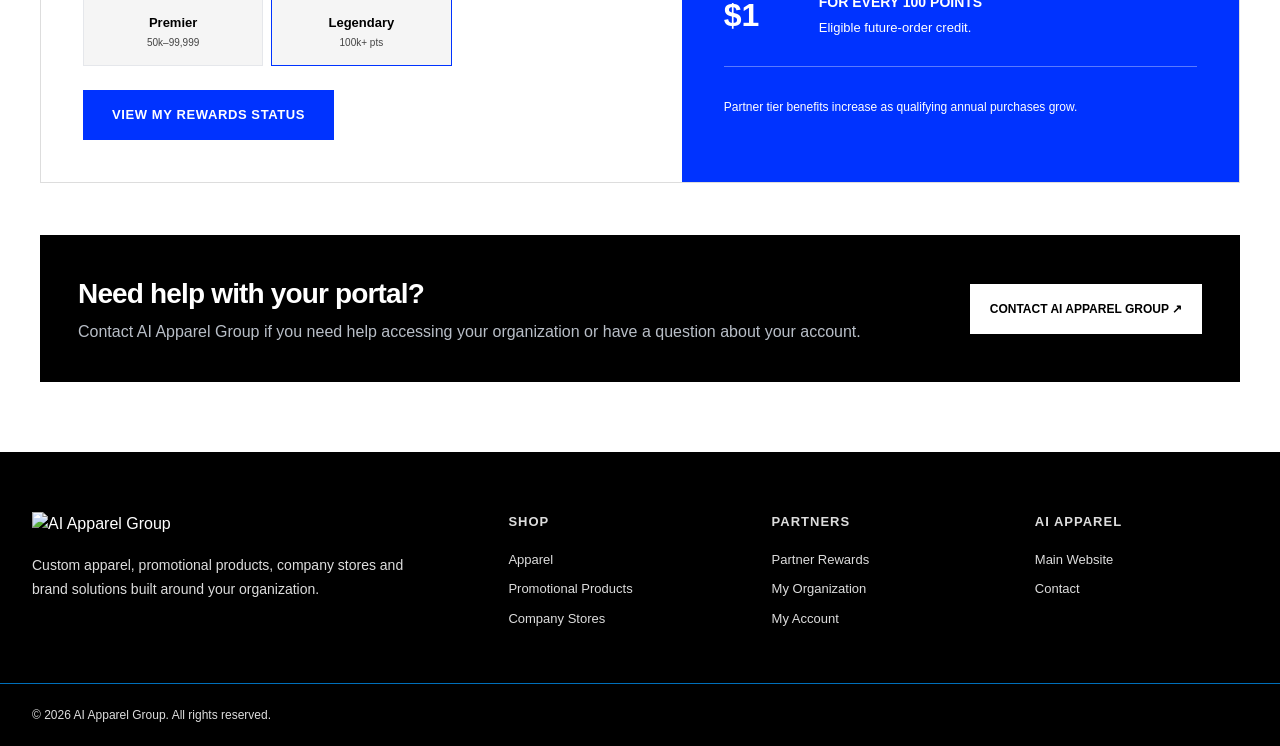
==== commit 4ddeb646: "Preview Bold Creative portal styling while preserving all account links and login scripts" ====
--- a/index.html
+++ b/index.html
@@ -1231,6 +1231,14 @@
 @media(max-width:900px){.portal-grid{grid-template-columns:repeat(2,1fr)}.portal-rewards-panel{grid-template-columns:1fr}.portal-tier-strip{grid-template-columns:repeat(3,1fr)}}
 @media(max-width:620px){.top-bar{font-size:9px}.header-inner{height:76px;padding:0 18px;grid-template-columns:1fr auto}.brand-logo img{height:48px}.header-account .account-text{display:none}.portal-hero{padding:50px 20px 52px}.portal-content{padding:0 16px}.portal-welcome-card{padding:24px;display:block}.portal-mini-login{display:inline-block;margin-top:18px}.portal-grid{grid-template-columns:1fr}.portal-card{min-height:0}.portal-rewards-copy,.portal-rewards-points{padding:28px 24px}.portal-tier-strip{grid-template-columns:1fr 1fr}.portal-help{display:block;padding:28px 24px}.portal-help a{display:inline-block;margin-top:18px}}
 </style>
+
+<style id="ai-bold-portal-2026">
+:root{--ai-blue:#0033ff;--ai-pink:#0033ff;--navy:#000;--navy-light:#0033ff;--teal:#0033ff;--cyan:#0033ff}
+body{color:#000;background:#fff}.top-bar{background:#0033ff;color:white;letter-spacing:.08em}.site-header{background:#000;border-color:#292929}.desktop-nav a,.header-account,.account-text,.mobile-menu-button{color:#fff}.header-account .account-icon{color:#fff}.desktop-nav a{font-size:14px}.brand-logo img{height:62px;max-width:190px}.button,.login-card,.login-field,.login-action,.portal-card,.portal-card-icon,.portal-rewards-panel,.portal-tier,.portal-help,.portal-help a{border-radius:0}.portal-shell{background:#fff;padding-bottom:70px}.portal-hero{position:relative;isolation:isolate;overflow:hidden;text-align:left;min-height:530px;padding:74px 40px;background:#000;border-bottom:8px solid #0033ff}.portal-hero:after{content:"";position:absolute;inset:0 0 0 48%;background:linear-gradient(90deg,#000 0%,rgba(0,0,0,.08) 35%),url('https://cdn.shopify.com/s/files/1/0633/8556/7419/files/ai-corporate-branding-hero.png?v=1794701491') center/cover;z-index:-1}.portal-hero-inner{max-width:1360px;position:relative}.portal-kicker{color:#fff;font-size:12px}.portal-hero h1{font-size:clamp(42px,4.7vw,68px);line-height:1.02;letter-spacing:-.045em;max-width:650px;text-wrap:balance}.portal-hero p{margin:0;max-width:570px;font-size:18px;line-height:1.6;color:#eee}.portal-primary-actions{justify-content:flex-start;max-width:650px;gap:14px}.portal-primary-actions .button{min-width:0;padding:16px 22px;font-size:12px;line-height:1.4}.portal-login-btn{background:#0033ff;border-color:#0033ff}.portal-login-btn:hover{background:#fff;color:#0033ff;border-color:#fff}.portal-rewards-btn{border:2px solid #fff}.portal-rewards-btn:hover{background:#fff;color:#000}.portal-content{max-width:1400px;margin:0 auto;padding:0 40px}.portal-section{padding-top:65px}.portal-section-head{text-align:left;max-width:800px;margin:0 0 30px}.portal-section-label{color:#0033ff}.portal-section-head h2{font-size:clamp(32px,3.5vw,46px);letter-spacing:-.04em}.portal-section-head p{font-size:17px;color:#444}.portal-grid{gap:22px}.portal-card{border:0;border-top:4px solid #0033ff;background:#f5f5f5;padding:28px;box-shadow:none;min-height:290px;transition:none}.portal-card:hover{transform:none;box-shadow:none;background:#eee;border-color:#0033ff}.portal-card-icon{background:#0033ff;color:#fff}.portal-card h3{font-size:23px;letter-spacing:-.025em}.portal-card p{color:#444;font-size:15px}.portal-card-link{color:#0033ff}.portal-card-link span{display:none}.portal-rewards-panel{box-shadow:none;border:1px solid #ddd;grid-template-columns:1.15fr 1fr}.portal-rewards-copy{padding:42px}.portal-rewards-copy h2{font-size:44px;letter-spacing:-.04em}.portal-rewards-copy p{color:#444}.portal-rewards-points{background:#0033ff;padding:42px}.portal-reward-number{color:#fff;font-size:32px}.portal-reward-row{border-color:rgba(255,255,255,.35)}.portal-reward-row span{color:#fff;line-height:1.5}.portal-rewards-note{color:#fff}.portal-tier-strip{grid-template-columns:repeat(3,1fr)}.portal-tier{padding:15px 8px;border-top:3px solid #0033ff;background:#f5f5f5}.portal-tier.legendary{border-color:#0033ff}.portal-tier strong{font-size:13px}.portal-tier span{color:#444}.portal-help{background:#000;padding:38px}.portal-help h2{font-size:28px;letter-spacing:-.03em}.portal-help a{padding:16px 20px}.footer{background:#000;color:#fff}.footer-logo{max-width:240px;height:auto}.footer-about p,.footer a,.footer h4,.footer-bottom{color:#ddd}.login-card{border-top:5px solid #0033ff}.login-action{background:#0033ff}.login-field:focus-visible,a:focus-visible,button:focus-visible{outline:3px solid #8199ff;outline-offset:4px}
+@media(max-width:1000px){.header-inner{grid-template-columns:190px 1fr auto;padding:0 24px}.desktop-nav{gap:18px}.desktop-nav a{font-size:12px}.portal-grid{grid-template-columns:repeat(2,1fr)}.portal-rewards-panel{grid-template-columns:1fr}.portal-hero h1{max-width:540px;font-size:54px}.portal-hero p{max-width:470px}}
+@media(max-width:760px){.desktop-nav{display:none}.header-inner{grid-template-columns:1fr auto}.portal-hero{padding:42px 20px 250px;min-height:0}.portal-hero:after{inset:auto 0 0;height:220px;background:linear-gradient(180deg,#000,transparent 40%),url('https://cdn.shopify.com/s/files/1/0633/8556/7419/files/ai-corporate-branding-hero.png?v=1794701491') center/cover}.portal-hero h1{font-size:44px;max-width:600px}.portal-hero p{font-size:16px;max-width:600px}.portal-primary-actions{display:grid;grid-template-columns:1fr}.portal-primary-actions .button{width:100%;white-space:normal;text-align:center}.portal-content{padding:0 20px}.portal-section{padding-top:42px}.portal-grid{grid-template-columns:1fr}.portal-card{min-height:240px}.portal-rewards-copy,.portal-rewards-points{padding:28px 22px}.portal-rewards-copy h2{font-size:35px}.portal-reward-row{grid-template-columns:80px 1fr}.portal-help{padding:28px 22px;display:block}.portal-help a{display:inline-block;white-space:normal;margin-top:20px}.portal-tier-strip{grid-template-columns:repeat(2,1fr)}.footer-main{padding:42px 20px}.brand-logo img{max-width:155px;height:54px}.header-account .account-text{display:none}}
+</style>
+
 </head>
 
 
@@ -1264,7 +1272,7 @@
       >
 
         <img
-          src="https://cdn.shopify.com/s/files/1/0633/8556/7419/files/ai-nal.png?v=1723312110"
+          src="https://cdn.shopify.com/s/files/1/0633/8556/7419/files/ai-apparel-logo-white.png?v=1794698533"
           alt="AI Apparel Group"
         >
 
@@ -1434,7 +1442,7 @@
 
         <img
           class="footer-logo"
-          src="https://cdn.shopify.com/s/files/1/0633/8556/7419/files/ai-nal.png?v=1723312110"
+          src="https://cdn.shopify.com/s/files/1/0633/8556/7419/files/ai-apparel-logo-white.png?v=1794698533"
           alt="AI Apparel Group"
         >
 
@@ -1537,29 +1545,26 @@
       <button class="login-close" id="customerLoginClose" type="button" aria-label="Close">×</button>
       <div class="login-kicker">AI APPAREL GROUP</div>
       <h2 id="customerLoginTitle">My Organization</h2>
-      <p id="customerLoginIntro">Sign in with the email address assigned to your organization.</p>
-
-      <div id="customerEmailStep">
-        <input class="login-field" id="customerLoginEmail" type="email" autocomplete="email" placeholder="Email address">
-        <button class="login-action" id="customerSendCode" type="button">SEND SECURE SIGN-IN CODE</button>
-      </div>
-
-      <div id="customerCodeStep" style="display:none;">
-        <input class="login-field" id="customerLoginCode" type="text" inputmode="numeric" autocomplete="one-time-code" maxlength="8" pattern="[0-9]{8}" placeholder="00000000">
-        <div class="login-code-note">Enter the newest 8-digit code sent to your email.</div>
-        <button class="login-action" id="customerVerifyCode" type="button">SIGN IN</button>
-        <button class="login-secondary" id="customerDifferentEmail" type="button">USE A DIFFERENT EMAIL</button>
-      </div>
-
+      <p>Sign in with your assigned email and password.</p>
+      <form id="passwordLoginForm">
+        <input class="login-field" id="customerLoginEmail" type="email" autocomplete="username" required placeholder="Email address">
+        <input class="login-field" id="customerLoginPassword" type="password" autocomplete="current-password" required placeholder="Password">
+        <button class="login-action" type="submit">SIGN IN</button>
+      </form>
+      <form id="passwordResetForm" hidden>
+        <input class="login-field" id="resetEmail" type="email" required placeholder="Email address">
+        <button class="login-action" type="submit">SEND RESET LINK</button>
+      </form>
+      <form id="passwordSetupForm" hidden>
+        <input class="login-field" id="newPassword" type="password" minlength="12" autocomplete="new-password" required placeholder="New password (12+ characters)">
+        <input class="login-field" id="confirmPassword" type="password" minlength="12" autocomplete="new-password" required placeholder="Confirm password">
+        <button class="login-action" type="submit">SAVE PASSWORD</button>
+      </form>
+      <button class="login-secondary" id="forgotPassword" type="button">FORGOT PASSWORD?</button>
+      <button class="login-secondary" id="backToLogin" type="button" hidden>BACK TO SIGN IN</button>
       <div class="login-message" id="customerLoginMessage" aria-live="polite"></div>
     </div>
   </div>
-
-
-  <!-- =======================================================
-       JAVASCRIPT
-       ======================================================= -->
-
   <script>
 
     /*
@@ -1582,144 +1587,94 @@
       SUPABASE_PUBLISHABLE_KEY
     );
 
-    const loginModal = document.getElementById("customerLoginModal");
-    const emailStep = document.getElementById("customerEmailStep");
-    const codeStep = document.getElementById("customerCodeStep");
-    const loginEmail = document.getElementById("customerLoginEmail");
-    const loginCode = document.getElementById("customerLoginCode");
-    const sendCodeButton = document.getElementById("customerSendCode");
-    const verifyCodeButton = document.getElementById("customerVerifyCode");
-    const differentEmailButton = document.getElementById("customerDifferentEmail");
-    const loginMessage = document.getElementById("customerLoginMessage");
-    let pendingLoginEmail = "";
-
-    function showLogin() {
-      loginMessage.textContent = "";
-      loginModal.classList.add("show");
-      loginModal.setAttribute("aria-hidden", "false");
-      setTimeout(() => loginEmail.focus(), 50);
-    }
-
+    const el = id => document.getElementById(id);
+    const modal = el("customerLoginModal");
+    const forms = {login:el("passwordLoginForm"),reset:el("passwordResetForm"),setup:el("passwordSetupForm")};
+    let setupMode = false;
+    function status(text, ok=false) {
+      el("customerLoginMessage").textContent=text;
+      el("customerLoginMessage").style.color=ok?"#006FBA":"#b42318";
+    }
+    function showLogin(mode="login") {
+      Object.entries(forms).forEach(([key,form])=>form.hidden=key!==mode);
+      el("forgotPassword").hidden=mode!=="login";
+      el("backToLogin").hidden=mode!=="reset";
+      el("customerLoginTitle").textContent=mode==="setup"?"Set Your Password":mode==="reset"?"Reset Password":"My Organization";
+      status("");
+      modal.classList.add("show");
+      modal.setAttribute("aria-hidden","false");
+    }
     function hideLogin() {
-      loginModal.classList.remove("show");
-      loginModal.setAttribute("aria-hidden", "true");
-    }
-
-    async function goToOrganizationIfSignedIn() {
-      const { data } = await supabaseClient.auth.getSession();
-      if (data && data.session && data.session.access_token) {
-        window.location.assign("./organization.html");
-        return true;
-      }
-      return false;
-    }
-
-    document.querySelectorAll(".account-login-link").forEach(link => {
-      link.addEventListener("click", async event => {
-        event.preventDefault();
-        const signedIn = await goToOrganizationIfSignedIn();
-        if (!signedIn) showLogin();
-      });
+      if(setupMode)return;
+      modal.classList.remove("show");
+      modal.setAttribute("aria-hidden","true");
+    }
+    document.querySelectorAll(".account-login-link").forEach(link=>link.addEventListener("click",async e=>{
+      e.preventDefault();
+      if(setupMode){showLogin("setup");return;}
+      const {data}=await supabaseClient.auth.getSession();
+      if(data?.session){location.assign("./organization.html");return;}
+      showLogin();
+    }));
+    el("customerLoginClose").addEventListener("click",hideLogin);
+    modal.addEventListener("click",e=>{if(e.target===modal)hideLogin();});
+    el("forgotPassword").addEventListener("click",()=>{
+      el("resetEmail").value=el("customerLoginEmail").value;
+      showLogin("reset");
     });
-
-    document.getElementById("customerLoginClose").addEventListener("click", hideLogin);
-    loginModal.addEventListener("click", event => {
-      if (event.target === loginModal) hideLogin();
+    el("backToLogin").addEventListener("click",()=>showLogin());
+    forms.login.addEventListener("submit",async e=>{
+      e.preventDefault();
+      const btn=forms.login.querySelector("button");
+      btn.disabled=true;
+      try {
+        const {error}=await supabaseClient.auth.signInWithPassword({
+          email:el("customerLoginEmail").value.trim().toLowerCase(),
+          password:el("customerLoginPassword").value
+        });
+        if(error)throw error;
+        location.assign("./organization.html");
+      }catch(e){status("Unable to sign in. Check your credentials or reset your password.");}
+      finally{btn.disabled=false;}
     });
-
-    sendCodeButton.addEventListener("click", async () => {
-      const email = loginEmail.value.trim().toLowerCase();
-      loginMessage.textContent = "";
-      if (!email || !email.includes("@")) {
-        loginMessage.textContent = "Enter a valid email address.";
-        return;
-      }
-
-      sendCodeButton.disabled = true;
-      sendCodeButton.textContent = "SENDING CODE...";
-
-      const { error } = await supabaseClient.auth.signInWithOtp({
-        email,
-        options: { shouldCreateUser: false }
-      });
-
-      sendCodeButton.disabled = false;
-      sendCodeButton.textContent = "SEND SECURE SIGN-IN CODE";
-
-      if (error) {
-        if ((error.message || "").toLowerCase().includes("security purposes")) {
-          loginMessage.textContent = "Please wait about one minute before requesting another code.";
-        } else {
-          loginMessage.textContent = error.message || "We could not send a sign-in code.";
-        }
-        return;
-      }
-
-      pendingLoginEmail = email;
-      emailStep.style.display = "none";
-      codeStep.style.display = "block";
-      loginMessage.style.color = "#006FBA";
-      loginMessage.textContent = "Code sent. Check your email and enter the newest code.";
-      loginCode.focus();
+    forms.reset.addEventListener("submit",async e=>{
+      e.preventDefault();
+      const btn=forms.reset.querySelector("button");btn.disabled=true;
+      try{
+        const {error}=await supabaseClient.auth.resetPasswordForEmail(
+          el("resetEmail").value.trim().toLowerCase(),
+          {redirectTo:new URL("./index.html",location.href).href}
+        );
+        if(error)throw error;
+        status("If this email has an account, a reset link will arrive shortly.",true);
+      }catch(e){status("Unable to send a reset link right now. Please try again later.");}
+      finally{btn.disabled=false;}
     });
-
-    verifyCodeButton.addEventListener("click", async () => {
-      const token = loginCode.value.replace(/\D/g, "");
-      loginMessage.style.color = "#b42318";
-      loginMessage.textContent = "";
-
-      if (!pendingLoginEmail) {
-        loginMessage.textContent = "Enter your email address again.";
-        emailStep.style.display = "block";
-        codeStep.style.display = "none";
-        return;
-      }
-      if (token.length !== 8) {
-        loginMessage.textContent = "Enter the complete 8-digit sign-in code.";
-        return;
-      }
-
-      verifyCodeButton.disabled = true;
-      verifyCodeButton.textContent = "SIGNING IN...";
-
-      const { data, error } = await supabaseClient.auth.verifyOtp({
-        email: pendingLoginEmail,
-        token,
-        type: "email"
-      });
-
-      if (error || !data || !data.session) {
-        verifyCodeButton.disabled = false;
-        verifyCodeButton.textContent = "SIGN IN";
-        const msg = (error && error.message ? error.message : "").toLowerCase();
-        if (msg.includes("expired") || msg.includes("invalid")) {
-          loginMessage.textContent = "That code is expired or invalid. Use the newest code, or request a new one.";
-        } else {
-          loginMessage.textContent = (error && error.message) || "We could not sign you in.";
-        }
-        return;
-      }
-
-      window.location.assign("./organization.html");
+    forms.setup.addEventListener("submit",async e=>{
+      e.preventDefault();
+      const password=el("newPassword").value;
+      if(password!==el("confirmPassword").value){status("Passwords do not match.");return;}
+      if(password.length<12){status("Password must be at least 12 characters.");return;}
+      const btn=forms.setup.querySelector("button");btn.disabled=true;
+      try{
+        const {data}=await supabaseClient.auth.getUser();
+        if(!data?.user)throw Error("Session expired");
+        const {error}=await supabaseClient.auth.updateUser({password});
+        if(error)throw error;
+        setupMode=false;
+        history.replaceState(null,"",location.pathname);
+        location.assign("./organization.html");
+      }catch(e){status("Could not set password. Request a new invitation or reset link.");}
+      finally{btn.disabled=false;}
     });
-
-    differentEmailButton.addEventListener("click", () => {
-      pendingLoginEmail = "";
-      loginCode.value = "";
-      loginMessage.textContent = "";
-      loginMessage.style.color = "#b42318";
-      codeStep.style.display = "none";
-      emailStep.style.display = "block";
-      loginEmail.focus();
+    const hash=new URLSearchParams(location.hash.slice(1));
+    const params=new URLSearchParams(location.search);
+    if(["recovery","invite"].includes(hash.get("type")) || params.has("code")){
+      setupMode=true;showLogin("setup");
+    }
+    supabaseClient.auth.onAuthStateChange(event=>{
+      if(event==="PASSWORD_RECOVERY"){setupMode=true;showLogin("setup");}
     });
-
-    loginCode.addEventListener("keydown", event => {
-      if (event.key === "Enter") verifyCodeButton.click();
-    });
-    loginEmail.addEventListener("keydown", event => {
-      if (event.key === "Enter") sendCodeButton.click();
-    });
-
   </script>
 
 
